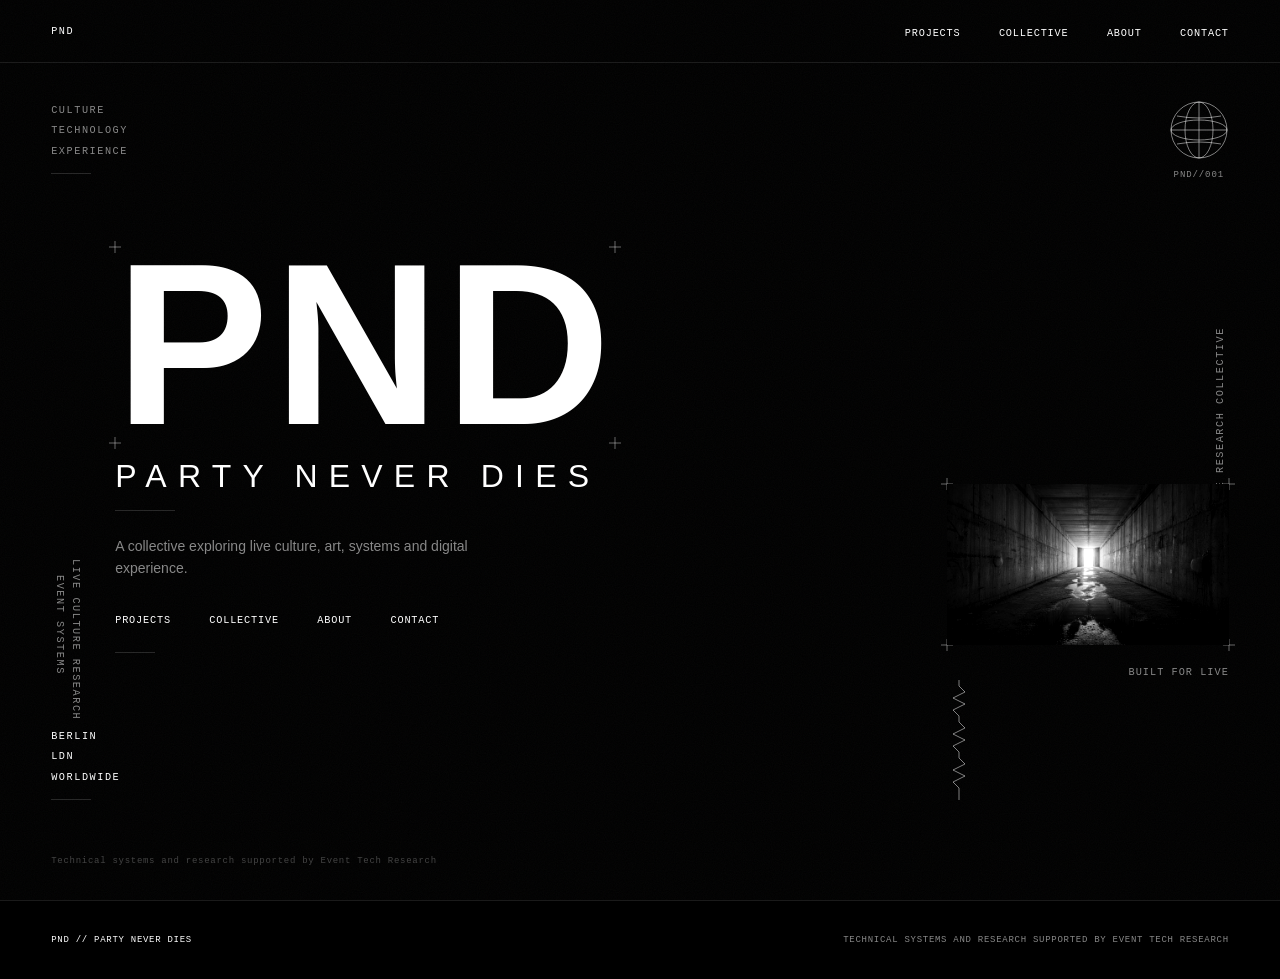
==== index.html @ f6e002d3 "V1 V1 Draft" ====
<!DOCTYPE html>
<html lang="en">
<head>
  <meta charset="UTF-8">
  <meta name="viewport" content="width=device-width, initial-scale=1.0">
  <meta name="description" content="PND — Party Never Dies. A collective exploring live culture, art, systems and digital experience.">
  <meta property="og:title" content="PND — Party Never Dies">
  <meta property="og:description" content="A collective exploring live culture, art, systems and digital experience.">
  <meta property="og:type" content="website">
  <meta property="og:url" content="https://pnd.collective">
  <meta property="og:image" content="assets/img/og-image.png">
  <meta name="twitter:card" content="summary_large_image">
  <meta name="twitter:title" content="PND — Party Never Dies">
  <meta name="twitter:description" content="A collective exploring live culture, art, systems and digital experience.">
  <meta name="twitter:image" content="assets/img/og-image.png">
  <title>PND — Party Never Dies</title>
  <link rel="icon" type="image/png" sizes="32x32" href="assets/img/favicon-32x32.png">
  <link rel="icon" type="image/png" sizes="16x16" href="assets/img/favicon-16x16.png">
  <link rel="stylesheet" href="assets/css/style.css">
</head>
<body>
  <!-- Skip to content -->
  <a href="#main" class="skip-link">Skip to content</a>

  <!-- Background texture -->
  <div class="bg-texture" aria-hidden="true"></div>

  <!-- Site Header / Navigation -->
  <header class="site-header">
    <a href="index.html" class="wordmark">PND</a>
    <nav class="site-nav" aria-label="Main navigation">
      <button class="menu-toggle" aria-label="Toggle menu" aria-expanded="false" aria-controls="mobile-menu">
        <span></span>
        <span></span>
        <span></span>
      </button>
      <ul class="nav-list">
        <li><a href="projects.html">Projects</a></li>
        <li><a href="collective.html">Collective</a></li>
        <li><a href="about.html">About</a></li>
        <li><a href="contact.html">Contact</a></li>
      </ul>
    </nav>
  </header>

  <!-- Mobile Menu Overlay -->
  <div class="mobile-menu" id="mobile-menu" aria-hidden="true">
    <button class="menu-close" aria-label="Close menu">&times;</button>
    <ul>
      <li><a href="projects.html">Projects</a></li>
      <li><a href="collective.html">Collective</a></li>
      <li><a href="about.html">About</a></li>
      <li><a href="contact.html">Contact</a></li>
    </ul>
  </div>

  <!-- Main Content -->
  <main id="main">

    <!-- Hero Section -->
    <section class="hero">

      <!-- Decorative: Top-left labels -->
      <div class="hero__deco deco-labels" aria-hidden="true">
        <span>Culture</span>
        <span>Technology</span>
        <span>Experience</span>
        <span class="hairline hairline--short"></span>
      </div>

      <!-- Decorative: Top-right globe -->
      <div class="hero__deco deco-globe" aria-hidden="true">
        <svg viewBox="0 0 60 60" fill="none" xmlns="http://www.w3.org/2000/svg" aria-hidden="true">
          <circle cx="30" cy="30" r="28" stroke="white" stroke-width="0.5"/>
          <ellipse cx="30" cy="30" rx="14" ry="28" stroke="white" stroke-width="0.5"/>
          <ellipse cx="30" cy="30" rx="28" ry="10" stroke="white" stroke-width="0.5"/>
          <line x1="2" y1="30" x2="58" y2="30" stroke="white" stroke-width="0.5"/>
          <line x1="30" y1="2" x2="30" y2="58" stroke="white" stroke-width="0.5"/>
          <path d="M8 16 Q30 20 52 16" stroke="white" stroke-width="0.5" fill="none"/>
          <path d="M8 44 Q30 40 52 44" stroke="white" stroke-width="0.5" fill="none"/>
        </svg>
        <div class="deco-globe__label">PND//001</div>
      </div>

      <!-- Decorative: Right-edge vertical text -->
      <div class="hero__deco deco-vert deco-vert--right" aria-hidden="true">
        Live Culture Research Collective
      </div>

      <!-- Decorative: Left-edge vertical text -->
      <div class="hero__deco deco-vert deco-vert--left" aria-hidden="true">
        <div>Live Culture Research</div>
        <div style="margin-top: 16px;">Event Systems</div>
      </div>

      <!-- Decorative: Bottom-left locations -->
      <div class="hero__deco deco-locations" aria-hidden="true">
        <span>Berlin</span>
        <span>LDN</span>
        <span>Worldwide</span>
        <span class="hairline hairline--short"></span>
      </div>

      <!-- Decorative: Bottom-right image block -->
      <div class="hero__deco deco-image-block" aria-hidden="true">
        <div>
          <div class="deco-image-block__frame">
            <span class="plus-marker plus-marker--tl"></span>
            <span class="plus-marker plus-marker--tr"></span>
            <span class="plus-marker plus-marker--bl"></span>
            <span class="plus-marker plus-marker--br"></span>
            <img src="assets/img/tunnel.jpg" alt="Industrial tunnel perspective" loading="lazy">
          </div>
          <div class="deco-image-block__caption">Built For Live</div>
        </div>
        <svg class="deco-image-block__waveform" viewBox="0 0 24 120" fill="none" xmlns="http://www.w3.org/2000/svg" aria-hidden="true">
          <polyline points="12,0 12,6 18,12 6,18 18,24 6,30 12,36 12,42 18,48 6,54 18,60 6,66 12,72 12,78 18,84 6,90 18,96 6,102 12,108 12,114 12,120"
            stroke="white" stroke-width="0.5" fill="none" stroke-linecap="round" stroke-linejoin="round"/>
        </svg>
      </div>

      <!-- Main Hero Content -->
      <div class="hero__content">
        <div class="hero__title-block">
          <span class="plus-marker plus-marker--tl"></span>
          <span class="plus-marker plus-marker--tr"></span>
          <span class="plus-marker plus-marker--bl"></span>
          <span class="plus-marker plus-marker--br"></span>
          <h1 class="hero__title">PND</h1>
        </div>
        <p class="hero__subtitle">Party Never Dies</p>
        <span class="hairline hairline--medium hero__subtitle-rule"></span>
        <p class="hero__statement">A collective exploring live culture, art, systems and digital experience.</p>
        <nav class="hero__nav" aria-label="Page navigation">
          <a href="projects.html">Projects</a>
          <a href="collective.html">Collective</a>
          <a href="about.html">About</a>
          <a href="contact.html">Contact</a>
        </nav>
        <span class="hairline hairline--short"></span>
      </div>

      <!-- Credit -->
      <div class="hero__credit">
        Technical systems and research supported by Event Tech Research
      </div>

    </section>

  </main>

  <!-- Footer -->
  <footer class="site-footer">
    <div class="footer-left">PND // Party Never Dies</div>
    <div class="footer-right">
      Technical systems and research supported by
      <a href="https://eventtechresearch.org" target="_blank" rel="noopener noreferrer">Event Tech Research</a>
    </div>
  </footer>

  <script src="assets/js/main.js"></script>
</body>
</html>
---- assets/css/style.css ----
/* ============================================
   PND — Party Never Dies
   Brutalist Design System
   Single-file CSS — no external dependencies
   ============================================ */

/* ── CSS Reset ── */
*,
*::before,
*::after {
  box-sizing: border-box;
  margin: 0;
  padding: 0;
}

html {
  scroll-behavior: smooth;
  -webkit-text-size-adjust: 100%;
}

body {
  min-height: 100vh;
  text-rendering: optimizeSpeed;
  -webkit-font-smoothing: antialiased;
  -moz-osx-font-smoothing: grayscale;
}

img,
picture,
svg {
  display: block;
  max-width: 100%;
}

a {
  text-decoration: none;
  color: inherit;
}

ul,
ol {
  list-style: none;
}

button {
  border: none;
  background: none;
  cursor: pointer;
  font: inherit;
  color: inherit;
}

/* ── CSS Custom Properties ── */
:root {
  /* Colors */
  --color-black: #000000;
  --color-white: #FFFFFF;
  --color-gray-1: #888888;
  --color-gray-2: #444444;
  --color-gray-3: #1A1A1A;

  /* Typography Scale */
  --text-display-xl: clamp(80px, 18vw, 280px);
  --text-display-lg: clamp(32px, 5vw, 64px);
  --text-display-md: clamp(20px, 2.5vw, 32px);
  --text-body-lg: clamp(16px, 1.2vw, 20px);
  --text-body: clamp(14px, 1vw, 16px);
  --text-label: clamp(10px, 0.8vw, 12px);
  --text-label-sm: clamp(9px, 0.65vw, 11px);

  /* Font Families */
  --font-display: Impact, 'Arial Black', 'Helvetica Neue', sans-serif;
  --font-heading: 'Helvetica Neue', Arial, sans-serif;
  --font-body: 'Helvetica Neue', Arial, sans-serif;
  --font-mono: 'Courier New', Courier, monospace;

  /* Spacing */
  --page-padding: clamp(20px, 4vw, 60px);
  --section-gap: clamp(60px, 8vh, 120px);
  --card-padding: clamp(20px, 2vw, 32px);

  /* Borders */
  --border-hairline: 1px solid rgba(255, 255, 255, 0.15);
  --border-card: 1px solid rgba(255, 255, 255, 0.12);
  --border-nav: 1px solid rgba(255, 255, 255, 0.1);
  --border-input: 1px solid rgba(255, 255, 255, 0.25);
}

/* ── Base Styles ── */
body {
  font-family: var(--font-body);
  font-size: var(--text-body);
  line-height: 1.6;
  color: var(--color-white);
  background-color: var(--color-black);
  overflow-x: hidden;
}

/* ── Background Noise Texture ── */
.bg-texture {
  position: fixed;
  inset: 0;
  z-index: -1;
  pointer-events: none;
  opacity: 0.035;
  background-image: url("data:image/svg+xml,%3Csvg viewBox='0 0 256 256' xmlns='http://www.w3.org/2000/svg'%3E%3Cfilter id='noise'%3E%3CfeTurbulence type='fractalNoise' baseFrequency='0.9' numOctaves='4' stitchTiles='stitch'/%3E%3C/filter%3E%3Crect width='100%25' height='100%25' filter='url(%23noise)'/%3E%3C/svg%3E");
  background-repeat: repeat;
  background-size: 256px 256px;
}

/* ── Skip Link ── */
.skip-link {
  position: absolute;
  top: -100%;
  left: var(--page-padding);
  z-index: 1000;
  padding: 8px 16px;
  background: var(--color-white);
  color: var(--color-black);
  font-family: var(--font-mono);
  font-size: var(--text-label);
  text-transform: uppercase;
  letter-spacing: 0.08em;
}

.skip-link:focus {
  top: 12px;
  outline: 2px solid var(--color-white);
  outline-offset: 2px;
}

/* ── Typography Utilities ── */
.font-display {
  font-family: var(--font-display);
}

.font-heading {
  font-family: var(--font-heading);
}

.font-mono {
  font-family: var(--font-mono);
}

.text-gray-1 {
  color: var(--color-gray-1);
}

.text-gray-2 {
  color: var(--color-gray-2);
}

/* ── Layout ── */
.container {
  width: 100%;
  max-width: 1400px;
  margin: 0 auto;
  padding: 0 var(--page-padding);
}

.page-content {
  padding-top: clamp(80px, 12vh, 140px);
  padding-bottom: var(--section-gap);
}

/* ── Header / Navigation ── */
.site-header {
  position: fixed;
  top: 0;
  left: 0;
  right: 0;
  z-index: 100;
  display: flex;
  align-items: center;
  justify-content: space-between;
  padding: 20px var(--page-padding);
  border-bottom: var(--border-nav);
  background: transparent;
}

.wordmark {
  font-family: var(--font-mono);
  font-size: var(--text-label);
  letter-spacing: 0.15em;
  text-transform: uppercase;
  color: var(--color-white);
  transition: color 0.2s ease-out;
}

.wordmark:hover {
  color: var(--color-gray-1);
}

.site-nav {
  display: flex;
  align-items: center;
}

.nav-list {
  display: flex;
  gap: clamp(24px, 3vw, 48px);
}

.nav-list a {
  font-family: var(--font-mono);
  font-size: var(--text-label);
  letter-spacing: 0.08em;
  text-transform: uppercase;
  color: var(--color-white);
  transition: color 0.2s ease-out;
  position: relative;
}

.nav-list a:hover {
  color: var(--color-gray-1);
}

.nav-list a.active {
  color: var(--color-gray-1);
  pointer-events: none;
}

/* Mobile Menu Toggle */
.menu-toggle {
  display: none;
  flex-direction: column;
  gap: 5px;
  width: 28px;
  padding: 4px;
  z-index: 101;
}

.menu-toggle span {
  display: block;
  width: 100%;
  height: 2px;
  background: var(--color-white);
  transition: all 0.3s ease-out;
}

/* Mobile Menu Overlay */
.mobile-menu {
  position: fixed;
  inset: 0;
  z-index: 99;
  background: var(--color-black);
  display: flex;
  flex-direction: column;
  align-items: center;
  justify-content: center;
  gap: 32px;
  opacity: 0;
  visibility: hidden;
  transform: translateY(-100%);
  transition: opacity 0.3s ease-out, transform 0.3s ease-out, visibility 0.3s;
}

.mobile-menu.open {
  opacity: 1;
  visibility: visible;
  transform: translateY(0);
}

.mobile-menu .menu-close {
  position: absolute;
  top: 20px;
  right: var(--page-padding);
  font-size: 32px;
  line-height: 1;
  color: var(--color-white);
  padding: 4px;
}

.mobile-menu ul {
  display: flex;
  flex-direction: column;
  align-items: center;
  gap: 32px;
}

.mobile-menu a {
  font-family: var(--font-mono);
  font-size: var(--text-display-md);
  letter-spacing: 0.08em;
  text-transform: uppercase;
  color: var(--color-white);
  transition: color 0.2s ease-out;
}

.mobile-menu a:hover {
  color: var(--color-gray-1);
}

/* ── Footer ── */
.site-footer {
  border-top: var(--border-nav);
  padding: 32px var(--page-padding);
  display: flex;
  justify-content: space-between;
  align-items: center;
  gap: 16px;
  font-family: var(--font-mono);
  font-size: var(--text-label-sm);
  letter-spacing: 0.08em;
  text-transform: uppercase;
}

.footer-left {
  color: var(--color-white);
}

.footer-right {
  color: var(--color-gray-1);
}

.footer-right a {
  color: var(--color-gray-1);
  transition: color 0.2s ease-out;
}

.footer-right a:hover {
  color: var(--color-white);
}

/* ── Plus Markers ── */
.plus-marker {
  position: absolute;
  width: 12px;
  height: 12px;
  pointer-events: none;
}

.plus-marker::before,
.plus-marker::after {
  content: '';
  position: absolute;
  background: rgba(255, 255, 255, 0.4);
}

.plus-marker::before {
  width: 12px;
  height: 1px;
  top: 50%;
  left: 0;
  transform: translateY(-50%);
}

.plus-marker::after {
  width: 1px;
  height: 12px;
  left: 50%;
  top: 0;
  transform: translateX(-50%);
}

.plus-marker--tl { top: -6px; left: -6px; }
.plus-marker--tr { top: -6px; right: -6px; }
.plus-marker--bl { bottom: -6px; left: -6px; }
.plus-marker--br { bottom: -6px; right: -6px; }

/* ── Hairline Rules ── */
.hairline {
  display: block;
  width: 100%;
  height: 1px;
  background: rgba(255, 255, 255, 0.15);
  border: none;
}

.hairline--short {
  width: 40px;
}

.hairline--medium {
  width: 60px;
}

/* ── Page Title ── */
.page-title {
  font-family: var(--font-heading);
  font-size: var(--text-display-lg);
  font-weight: 700;
  letter-spacing: -0.02em;
  line-height: 1.0;
  color: var(--color-white);
  text-transform: uppercase;
  margin-bottom: 24px;
}

/* ── Section Heading ── */
.section-heading {
  font-family: var(--font-heading);
  font-size: var(--text-display-md);
  font-weight: 400;
  letter-spacing: -0.01em;
  line-height: 1.1;
  color: var(--color-white);
  margin-bottom: 20px;
}

/* ── Status Tags ── */
.status-tag {
  display: inline-block;
  font-family: var(--font-mono);
  font-size: var(--text-label-sm);
  letter-spacing: 0.08em;
  text-transform: uppercase;
  padding: 4px 8px;
  border: 1px solid;
  width: fit-content;
}

.status-tag--active {
  border-color: var(--color-white);
  color: var(--color-white);
}

.status-tag--research {
  border-color: var(--color-gray-1);
  color: var(--color-gray-1);
}

.status-tag--archive {
  border-color: var(--color-gray-2);
  color: var(--color-gray-2);
}

.status-tag--concept {
  border-color: var(--color-gray-2);
  color: var(--color-gray-2);
  border-style: dashed;
}

/* ── Card Grid ── */
.card-grid {
  display: grid;
  grid-template-columns: repeat(2, 1fr);
  gap: 1px;
}

.card-grid--3col {
  grid-template-columns: repeat(3, 1fr);
}

/* ── Card Component ── */
.card {
  background: var(--color-gray-3);
  border: var(--border-card);
  padding: var(--card-padding);
  position: relative;
  transition: border-color 0.15s ease-out, transform 0.15s ease-out;
  display: flex;
  flex-direction: column;
  gap: 12px;
}

.card:hover {
  border-color: rgba(255, 255, 255, 0.3);
  transform: translateX(4px);
}

.card__header {
  display: flex;
  justify-content: space-between;
  align-items: flex-start;
  gap: 12px;
}

.card__category {
  font-family: var(--font-mono);
  font-size: var(--text-label);
  letter-spacing: 0.1em;
  text-transform: uppercase;
  color: var(--color-gray-1);
}

.card__title {
  font-family: var(--font-heading);
  font-size: var(--text-display-md);
  font-weight: 400;
  letter-spacing: -0.01em;
  line-height: 1.1;
  color: var(--color-white);
}

.card__description {
  font-family: var(--font-body);
  font-size: var(--text-body);
  line-height: 1.6;
  color: var(--color-white);
}

.card__link {
  font-family: var(--font-mono);
  font-size: var(--text-label);
  color: var(--color-gray-1);
  margin-top: auto;
  padding-top: 12px;
  transition: color 0.2s ease-out;
  align-self: flex-end;
}

.card:hover .card__link {
  color: var(--color-white);
}

/* ── Member Card Specific ── */
.member-card__role {
  font-family: var(--font-mono);
  font-size: var(--text-label);
  letter-spacing: 0.1em;
  text-transform: uppercase;
  color: var(--color-gray-1);
}

.member-card__links {
  font-family: var(--font-mono);
  font-size: var(--text-label-sm);
  letter-spacing: 0.08em;
  color: var(--color-gray-1);
  margin-top: auto;
  padding-top: 12px;
}

.member-card__links a {
  color: var(--color-gray-1);
  transition: color 0.2s ease-out;
}

.member-card__links a:hover {
  color: var(--color-white);
}

/* ── Link Hover Glitch Effect ── */
.link-glitch {
  position: relative;
  transition: color 0.2s ease-out;
}

.link-glitch:hover {
  color: var(--color-gray-1);
  text-shadow: 2px 0 0 rgba(68, 68, 68, 0.5), -2px 0 0 rgba(68, 68, 68, 0.5);
}

/* ── Focus States ── */
a:focus-visible,
button:focus-visible {
  outline: 1px solid var(--color-white);
  outline-offset: 2px;
}

/* ── Reduced Motion ── */
@media (prefers-reduced-motion: reduce) {
  *,
  *::before,
  *::after {
    animation-duration: 0.01ms !important;
    animation-iteration-count: 1 !important;
    transition-duration: 0.01ms !important;
  }

  html {
    scroll-behavior: auto;
  }
}

/* ═══════════════════════════════════════════
   HOMEPAGE
   ═══════════════════════════════════════════ */

.hero {
  min-height: 100vh;
  min-height: 100dvh;
  display: flex;
  flex-direction: column;
  justify-content: center;
  position: relative;
  padding: 0 var(--page-padding);
  overflow: hidden;
}

.hero__content {
  position: relative;
  z-index: 2;
}

/* Hero Title Block */
.hero__title-block {
  position: relative;
  display: inline-block;
  margin-bottom: 16px;
}

.hero__title {
  font-family: var(--font-display);
  font-size: var(--text-display-xl);
  color: var(--color-white);
  letter-spacing: 0.02em;
  line-height: 0.85;
  text-transform: uppercase;
  /* Grainy texture overlay on text */
  background-image: url("data:image/svg+xml,%3Csvg viewBox='0 0 200 200' xmlns='http://www.w3.org/2000/svg'%3E%3Cfilter id='n'%3E%3CfeTurbulence type='fractalNoise' baseFrequency='0.65' numOctaves='3' stitchTiles='stitch'/%3E%3C/filter%3E%3Crect width='100%25' height='100%25' filter='url(%23n)' opacity='0.15'/%3E%3C/svg%3E");
  background-size: 200px 200px;
  -webkit-background-clip: text;
  background-clip: text;
}

/* Hero Subtitle */
.hero__subtitle {
  font-family: var(--font-heading);
  font-size: var(--text-display-md);
  color: var(--color-white);
  letter-spacing: 0.35em;
  line-height: 1.1;
  text-transform: uppercase;
  font-weight: 400;
  margin-bottom: 16px;
}

.hero__subtitle-rule {
  margin-bottom: 24px;
}

/* Hero Statement */
.hero__statement {
  font-family: var(--font-body);
  font-size: var(--text-body);
  line-height: 1.6;
  color: var(--color-gray-1);
  max-width: 420px;
  margin-bottom: 32px;
}

/* Hero Navigation */
.hero__nav {
  display: flex;
  flex-wrap: wrap;
  gap: clamp(24px, 3vw, 48px);
  margin-bottom: 24px;
}

.hero__nav a {
  font-family: var(--font-mono);
  font-size: var(--text-label);
  letter-spacing: 0.08em;
  text-transform: uppercase;
  color: var(--color-white);
  transition: color 0.2s ease-out;
}

.hero__nav a:hover {
  color: var(--color-gray-1);
}

/* Hero Credit */
.hero__credit {
  position: absolute;
  bottom: 32px;
  left: var(--page-padding);
  font-family: var(--font-mono);
  font-size: var(--text-label-sm);
  letter-spacing: 0.08em;
  color: var(--color-gray-2);
  z-index: 2;
}

/* ── Decorative Elements ── */
.hero__deco {
  display: none;
}

/* Top-left labels */
.deco-labels {
  position: absolute;
  top: 100px;
  left: var(--page-padding);
  z-index: 2;
}

.deco-labels span {
  display: block;
  font-family: var(--font-mono);
  font-size: var(--text-label);
  letter-spacing: 0.15em;
  text-transform: uppercase;
  color: var(--color-gray-1);
  line-height: 2;
}

.deco-labels .hairline {
  margin-top: 12px;
}

/* Globe */
.deco-globe {
  position: absolute;
  top: 100px;
  right: var(--page-padding);
  z-index: 2;
  text-align: center;
}

.deco-globe svg {
  width: 60px;
  height: 60px;
}

.deco-globe__label {
  font-family: var(--font-mono);
  font-size: var(--text-label-sm);
  letter-spacing: 0.1em;
  color: var(--color-gray-1);
  margin-top: 8px;
}

/* Vertical edge text */
.deco-vert {
  position: absolute;
  z-index: 2;
  font-family: var(--font-mono);
  font-size: var(--text-label);
  letter-spacing: 0.15em;
  text-transform: uppercase;
  color: var(--color-gray-1);
  writing-mode: vertical-rl;
  text-orientation: mixed;
}

.deco-vert--right {
  right: var(--page-padding);
  top: 50%;
  transform: translateY(-50%) rotate(180deg);
}

.deco-vert--left {
  left: var(--page-padding);
  bottom: 180px;
}

.deco-vert__markers {
  position: relative;
  display: flex;
  align-items: center;
  gap: 24px;
}

/* Bottom-left locations */
.deco-locations {
  position: absolute;
  bottom: 100px;
  left: var(--page-padding);
  z-index: 2;
}

.deco-locations span {
  display: block;
  font-family: var(--font-mono);
  font-size: var(--text-label);
  letter-spacing: 0.15em;
  text-transform: uppercase;
  color: var(--color-white);
  line-height: 2;
}

.deco-locations .hairline {
  margin-top: 12px;
}

/* Bottom-right image block */
.deco-image-block {
  position: absolute;
  bottom: 100px;
  right: var(--page-padding);
  z-index: 2;
  display: flex;
  align-items: flex-end;
  gap: 16px;
}

.deco-image-block__frame {
  position: relative;
  display: inline-block;
}

.deco-image-block__frame img {
  width: 22vw;
  max-width: 320px;
  min-width: 180px;
  height: auto;
  display: block;
  filter: grayscale(100%) contrast(1.1);
}

.deco-image-block__waveform {
  width: 24px;
  height: 120px;
  flex-shrink: 0;
}

.deco-image-block__caption {
  font-family: var(--font-mono);
  font-size: var(--text-label);
  letter-spacing: 0.1em;
  text-transform: uppercase;
  color: var(--color-gray-1);
  margin-top: 12px;
  text-align: right;
}

/* ═══════════════════════════════════════════
   PROJECTS PAGE
   ═══════════════════════════════════════════ */

.projects-intro {
  margin-bottom: 48px;
}

/* ═══════════════════════════════════════════
   COLLECTIVE PAGE
   ═══════════════════════════════════════════ */

.collective-intro {
  font-family: var(--font-body);
  font-size: var(--text-body-lg);
  line-height: 1.6;
  color: var(--color-white);
  max-width: 600px;
  margin-bottom: var(--section-gap);
}

/* ═══════════════════════════════════════════
   ABOUT PAGE
   ═══════════════════════════════════════════ */

.about-content {
  max-width: 800px;
}

.about-block {
  margin-bottom: 48px;
}

.about-block:last-of-type {
  margin-bottom: 0;
}

.about-block p {
  font-family: var(--font-body);
  font-size: var(--text-body);
  line-height: 1.7;
  color: var(--color-white);
}

.about-block a {
  font-family: var(--font-mono);
  font-size: var(--text-body);
  color: var(--color-gray-1);
  transition: color 0.2s ease-out;
}

.about-block a:hover {
  color: var(--color-white);
}

.about-closing {
  font-family: var(--font-body);
  font-size: var(--text-body-lg);
  color: var(--color-gray-1);
  padding-top: 40px;
  border-top: var(--border-hairline);
  margin-top: 48px;
}

/* ═══════════════════════════════════════════
   CONTACT PAGE
   ═══════════════════════════════════════════ */

.contact-content {
  max-width: 600px;
}

.contact-opening {
  font-family: var(--font-body);
  font-size: var(--text-body-lg);
  line-height: 1.6;
  color: var(--color-white);
  margin-bottom: 48px;
}

.contact-block {
  margin-bottom: 40px;
}

.contact-block:last-child {
  margin-bottom: 0;
}

.contact-label {
  font-family: var(--font-mono);
  font-size: var(--text-label);
  letter-spacing: 0.1em;
  text-transform: uppercase;
  color: var(--color-gray-1);
  margin-bottom: 12px;
}

.contact-value {
  font-family: var(--font-body);
  font-size: var(--text-body-lg);
  color: var(--color-white);
}

.contact-links {
  display: flex;
  flex-direction: column;
  gap: 8px;
}

.contact-links a {
  font-family: var(--font-body);
  font-size: var(--text-body);
  color: var(--color-white);
  transition: color 0.2s ease-out;
}

.contact-links a:hover {
  color: var(--color-gray-1);
}

/* ═══════════════════════════════════════════
   RESPONSIVE
   ═══════════════════════════════════════════ */

/* Tablet */
@media (max-width: 1024px) {
  .card-grid--3col {
    grid-template-columns: repeat(2, 1fr);
  }

  .hero__deco {
    display: none !important;
  }
}

/* Mobile */
@media (max-width: 768px) {
  .menu-toggle {
    display: flex;
  }

  .nav-list {
    display: none;
  }

  .card-grid,
  .card-grid--3col {
    grid-template-columns: 1fr;
  }

  .hero {
    align-items: center;
    text-align: center;
  }

  .hero__title {
    letter-spacing: 0.01em;
  }

  .hero__subtitle {
    letter-spacing: 0.2em;
  }

  .hero__statement {
    margin-left: auto;
    margin-right: auto;
  }

  .hero__nav {
    justify-content: center;
  }

  .hero__credit {
    left: 50%;
    transform: translateX(-50%);
    white-space: nowrap;
    font-size: 9px;
  }

  .hero__deco {
    display: none !important;
  }

  .site-footer {
    flex-direction: column;
    text-align: center;
    gap: 12px;
  }

  .page-title {
    text-align: center;
  }

  .hairline.page-title + .hairline {
    margin: 0 auto;
  }
}

/* Small mobile */
@media (max-width: 480px) {
  .hero__nav {
    display: grid;
    grid-template-columns: repeat(2, 1fr);
    gap: 16px;
    justify-items: center;
  }
}

/* Desktop - show decorative elements */
@media (min-width: 1025px) {
  .hero__deco {
    display: block;
  }

  .hero__content {
    padding-left: 5vw;
  }
}

/* ═══════════════════════════════════════════
   SCREEN READER ONLY
   ═══════════════════════════════════════════ */

.sr-only {
  position: absolute;
  width: 1px;
  height: 1px;
  padding: 0;
  margin: -1px;
  overflow: hidden;
  clip: rect(0, 0, 0, 0);
  white-space: nowrap;
  border: 0;
}


/* ═══════════════════════════════════════════
   FOUNDER PROFILE PAGES
   ═══════════════════════════════════════════ */

.member-card--founder {
  background: #0F0F0F;
  border-color: rgba(255, 255, 255, 0.28);
}

.founder-label,
.profile-kicker,
.back-link {
  font-family: var(--font-mono);
  font-size: var(--text-label);
  letter-spacing: 0.14em;
  text-transform: uppercase;
  color: var(--color-gray-1);
}

.founder-label {
  display: inline-flex;
  width: fit-content;
  border: var(--border-card);
  padding: 5px 8px;
  color: var(--color-white);
}

.back-link {
  display: inline-block;
  margin-bottom: 32px;
  transition: color 0.2s ease-out, transform 0.2s ease-out;
}

.back-link:hover {
  color: var(--color-white);
  transform: translateX(-4px);
}

.profile-page {
  max-width: 1180px;
}

.profile-hero {
  display: grid;
  gap: 18px;
}

.profile-role {
  max-width: 760px;
  font-family: var(--font-mono);
  font-size: var(--text-label);
  letter-spacing: 0.1em;
  text-transform: uppercase;
  color: var(--color-gray-1);
}

.profile-intro {
  max-width: 900px;
  margin: 48px 0;
  font-size: var(--text-body-lg);
  line-height: 1.7;
}

.profile-grid {
  display: grid;
  grid-template-columns: repeat(2, 1fr);
  gap: 1px;
  border-top: var(--border-card);
  border-left: var(--border-card);
}

.profile-block {
  padding: var(--card-padding);
  border-right: var(--border-card);
  border-bottom: var(--border-card);
  background: var(--color-gray-3);
}

.profile-block h2,
.profile-links h2 {
  font-family: var(--font-mono);
  font-size: var(--text-label);
  letter-spacing: 0.12em;
  text-transform: uppercase;
  color: var(--color-gray-1);
  margin-bottom: 14px;
}

.profile-block p {
  line-height: 1.7;
}

.profile-links {
  margin-top: 56px;
  padding-top: 24px;
  border-top: var(--border-hairline);
}

.profile-links div {
  display: flex;
  flex-wrap: wrap;
  gap: 14px;
}

.profile-links a {
  font-family: var(--font-mono);
  font-size: var(--text-label);
  letter-spacing: 0.08em;
  text-transform: uppercase;
  border: var(--border-card);
  padding: 10px 14px;
  color: var(--color-gray-1);
  transition: color 0.2s ease-out, border-color 0.2s ease-out, transform 0.2s ease-out;
}

.profile-links a:hover {
  color: var(--color-white);
  border-color: rgba(255, 255, 255, 0.4);
  transform: translateY(-2px);
}

@media (max-width: 768px) {
  .profile-grid {
    grid-template-columns: 1fr;
  }

  .profile-intro {
    margin: 36px 0;
  }
}


/* PND supplied key-art treatment */
.key-art-panel {
  border: var(--border-card);
  padding: 8px;
  background: #000;
  filter: contrast(1.08) grayscale(1);
}
.key-art-panel img {
  width: 100%;
  height: auto;
  display: block;
}
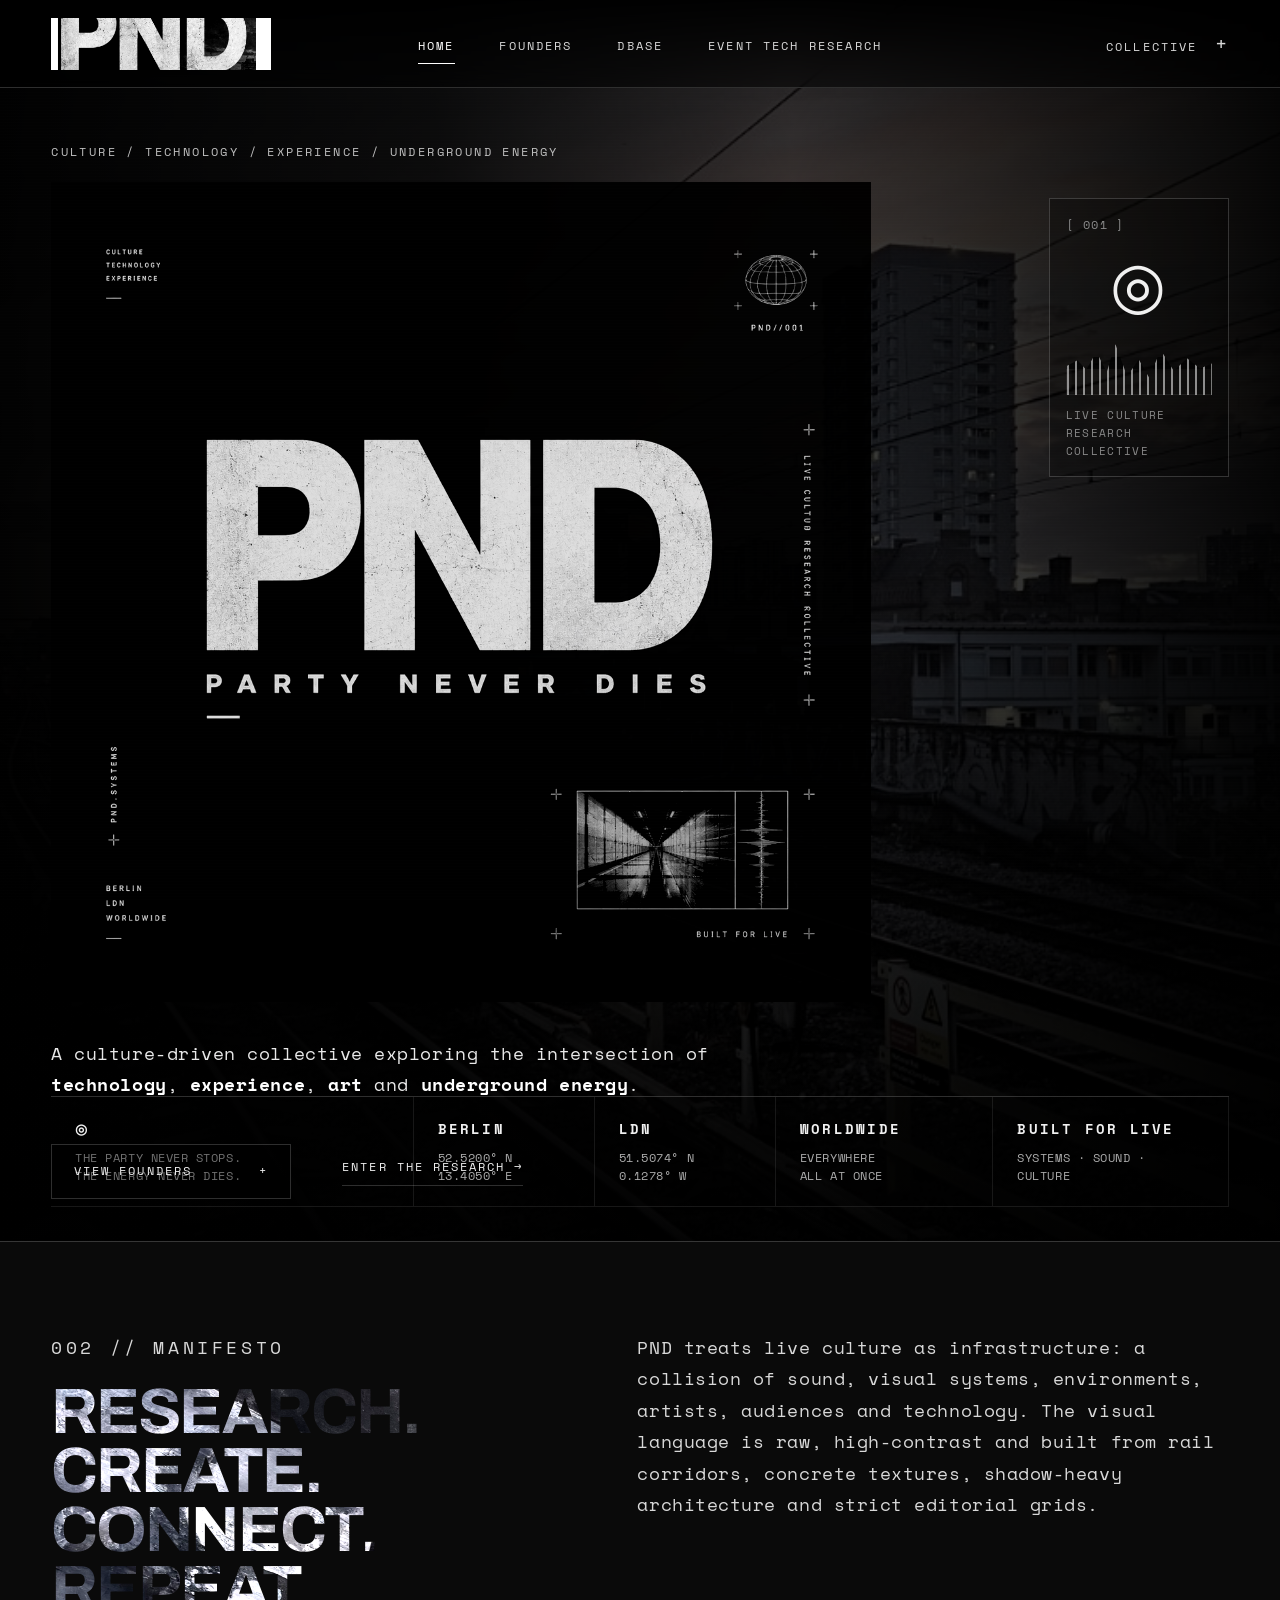
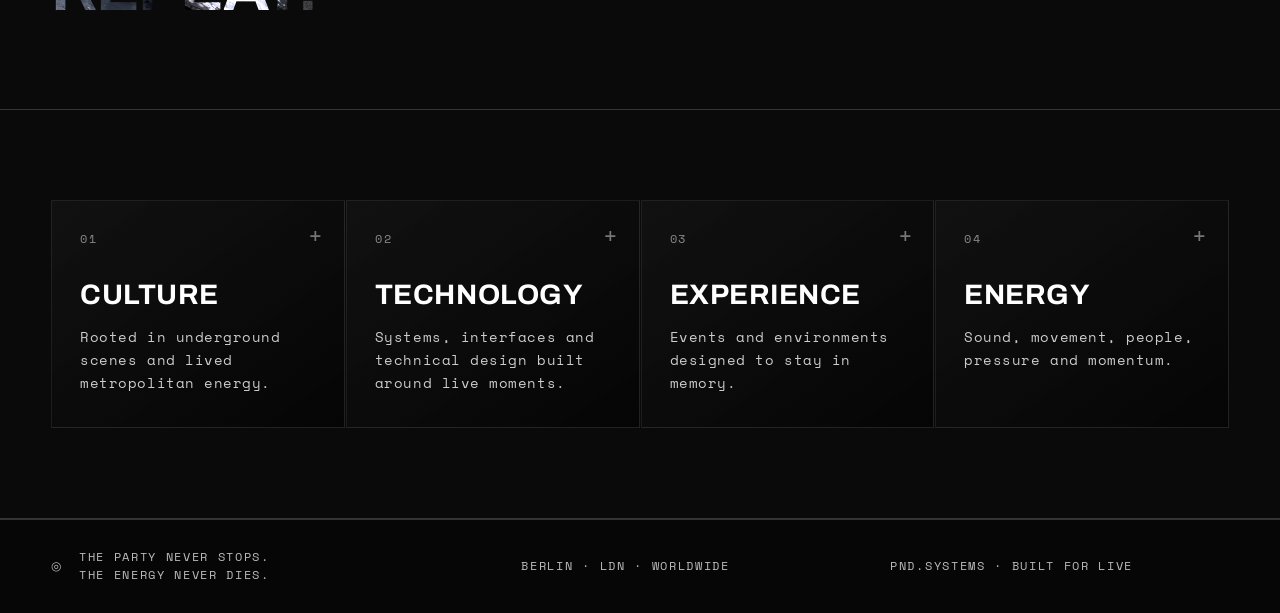
==== commit 8b548d9e: "09 06 26 latest" ====
--- a/index.html
+++ b/index.html
@@ -3,159 +3,132 @@
 <head>
   <meta charset="UTF-8">
   <meta name="viewport" content="width=device-width, initial-scale=1.0">
-  <meta name="description" content="PND — Party Never Dies. A collective exploring live culture, art, systems and digital experience.">
+  <meta name="description" content="Party Never Dies — culture, technology, experience and underground energy.">
   <meta property="og:title" content="PND — Party Never Dies">
-  <meta property="og:description" content="A collective exploring live culture, art, systems and digital experience.">
+  <meta property="og:description" content="Culture, technology, experience and underground energy.">
   <meta property="og:type" content="website">
-  <meta property="og:url" content="https://pnd.collective">
   <meta property="og:image" content="assets/img/og-image.png">
-  <meta name="twitter:card" content="summary_large_image">
-  <meta name="twitter:title" content="PND — Party Never Dies">
-  <meta name="twitter:description" content="A collective exploring live culture, art, systems and digital experience.">
-  <meta name="twitter:image" content="assets/img/og-image.png">
   <title>PND — Party Never Dies</title>
   <link rel="icon" type="image/png" sizes="32x32" href="assets/img/favicon-32x32.png">
-  <link rel="icon" type="image/png" sizes="16x16" href="assets/img/favicon-16x16.png">
-  <link rel="stylesheet" href="assets/css/style.css">
+  <link rel="stylesheet" href="assets/css/pnd.css">
 </head>
 <body>
-  <!-- Skip to content -->
   <a href="#main" class="skip-link">Skip to content</a>
-
-  <!-- Background texture -->
   <div class="bg-texture" aria-hidden="true"></div>
 
-  <!-- Site Header / Navigation -->
   <header class="site-header">
-    <a href="index.html" class="wordmark">PND</a>
+    <a href="index.html" class="brand-lockup" aria-label="PND home">
+      <img class="brand-wordmark" src="assets/img/pnd-locked-wordmark.png" alt="PND — Party Never Dies.">
+    </a>
     <nav class="site-nav" aria-label="Main navigation">
       <button class="menu-toggle" aria-label="Toggle menu" aria-expanded="false" aria-controls="mobile-menu">
-        <span></span>
-        <span></span>
-        <span></span>
+        <span></span><span></span><span></span>
       </button>
       <ul class="nav-list">
-        <li><a href="projects.html">Projects</a></li>
-        <li><a href="collective.html">Collective</a></li>
-        <li><a href="about.html">About</a></li>
-        <li><a href="contact.html">Contact</a></li>
+        <li><a href="index.html">Home</a></li>
+        <li><a href="founders.html">Founders</a></li>
+        <li><a href="dbase.html">Dbase</a></li>
+        <li><a href="event-tech-research.html">Event Tech Research</a></li>
       </ul>
     </nav>
+    <a class="membership" href="founders.html">Collective <span>+</span></a>
   </header>
 
-  <!-- Mobile Menu Overlay -->
   <div class="mobile-menu" id="mobile-menu" aria-hidden="true">
     <button class="menu-close" aria-label="Close menu">&times;</button>
     <ul>
-      <li><a href="projects.html">Projects</a></li>
-      <li><a href="collective.html">Collective</a></li>
-      <li><a href="about.html">About</a></li>
-      <li><a href="contact.html">Contact</a></li>
+      <li><a href="index.html">Home</a></li>
+      <li><a href="founders.html">Founders</a></li>
+      <li><a href="dbase.html">Dbase</a></li>
+      <li><a href="event-tech-research.html">Event Tech Research</a></li>
     </ul>
   </div>
 
-  <!-- Main Content -->
   <main id="main">
 
-    <!-- Hero Section -->
+    <!-- Hero -->
     <section class="hero">
+      <div class="hero-inner">
+        <p class="kicker">Culture / Technology / Experience / Underground Energy</p>
 
-      <!-- Decorative: Top-left labels -->
-      <div class="hero__deco deco-labels" aria-hidden="true">
-        <span>Culture</span>
-        <span>Technology</span>
-        <span>Experience</span>
-        <span class="hairline hairline--short"></span>
+        <div class="hero-keyart" aria-label="PND — Party Never Dies">
+          <img src="assets/img/pnd-key-art.png" alt="PND — Party Never Dies.">
+        </div>
+
+        <p class="lede">
+          A culture-driven collective exploring the intersection of
+          <strong>technology</strong>, <strong>experience</strong>,
+          <strong>art</strong> and <strong>underground energy</strong>.
+        </p>
+
+        <div class="cta-row">
+          <a class="btn" href="founders.html">View founders <span>+</span></a>
+          <a class="text-link" href="event-tech-research.html">Enter the research →</a>
+        </div>
       </div>
 
-      <!-- Decorative: Top-right globe -->
-      <div class="hero__deco deco-globe" aria-hidden="true">
-        <svg viewBox="0 0 60 60" fill="none" xmlns="http://www.w3.org/2000/svg" aria-hidden="true">
-          <circle cx="30" cy="30" r="28" stroke="white" stroke-width="0.5"/>
-          <ellipse cx="30" cy="30" rx="14" ry="28" stroke="white" stroke-width="0.5"/>
-          <ellipse cx="30" cy="30" rx="28" ry="10" stroke="white" stroke-width="0.5"/>
-          <line x1="2" y1="30" x2="58" y2="30" stroke="white" stroke-width="0.5"/>
-          <line x1="30" y1="2" x2="30" y2="58" stroke="white" stroke-width="0.5"/>
-          <path d="M8 16 Q30 20 52 16" stroke="white" stroke-width="0.5" fill="none"/>
-          <path d="M8 44 Q30 40 52 44" stroke="white" stroke-width="0.5" fill="none"/>
-        </svg>
-        <div class="deco-globe__label">PND//001</div>
+      <aside class="side-code" aria-hidden="true">
+        <span>[ 001 ]</span>
+        <div class="globe">◎</div>
+        <div class="wave"></div>
+        <small style="display:block;text-transform:uppercase;letter-spacing:.12em;font-size:11px;color:#888;margin-top:12px;line-height:1.6">
+          LIVE CULTURE<br>RESEARCH<br>COLLECTIVE
+        </small>
+      </aside>
+
+      <div class="bottom-grid" aria-hidden="true">
+        <div><b>◎</b><span>The party never stops.<br>The energy never dies.</span></div>
+        <div><b>Berlin</b><span>52.5200° N<br>13.4050° E</span></div>
+        <div><b>LDN</b><span>51.5074° N<br>0.1278° W</span></div>
+        <div><b>Worldwide</b><span>Everywhere<br>All at once</span></div>
+        <div><b>Built for live</b><span>Systems · Sound · Culture</span></div>
       </div>
+    </section>
 
-      <!-- Decorative: Right-edge vertical text -->
-      <div class="hero__deco deco-vert deco-vert--right" aria-hidden="true">
-        Live Culture Research Collective
+    <!-- Manifesto -->
+    <section class="section split">
+      <div>
+        <p class="kicker">002 // Manifesto</p>
+        <h1 class="display-title">Research.<br>Create.<br>Connect.<br>Repeat.</h1>
       </div>
+      <p>
+        PND treats live culture as infrastructure: a collision of sound,
+        visual systems, environments, artists, audiences and technology.
+        The visual language is raw, high-contrast and built from rail corridors,
+        concrete textures, shadow-heavy architecture and strict editorial grids.
+      </p>
+    </section>
 
-      <!-- Decorative: Left-edge vertical text -->
-      <div class="hero__deco deco-vert deco-vert--left" aria-hidden="true">
-        <div>Live Culture Research</div>
-        <div style="margin-top: 16px;">Event Systems</div>
-      </div>
-
-      <!-- Decorative: Bottom-left locations -->
-      <div class="hero__deco deco-locations" aria-hidden="true">
-        <span>Berlin</span>
-        <span>LDN</span>
-        <span>Worldwide</span>
-        <span class="hairline hairline--short"></span>
-      </div>
-
-      <!-- Decorative: Bottom-right image block -->
-      <div class="hero__deco deco-image-block" aria-hidden="true">
-        <div>
-          <div class="deco-image-block__frame">
-            <span class="plus-marker plus-marker--tl"></span>
-            <span class="plus-marker plus-marker--tr"></span>
-            <span class="plus-marker plus-marker--bl"></span>
-            <span class="plus-marker plus-marker--br"></span>
-            <img src="assets/img/tunnel.jpg" alt="Industrial tunnel perspective" loading="lazy">
-          </div>
-          <div class="deco-image-block__caption">Built For Live</div>
-        </div>
-        <svg class="deco-image-block__waveform" viewBox="0 0 24 120" fill="none" xmlns="http://www.w3.org/2000/svg" aria-hidden="true">
-          <polyline points="12,0 12,6 18,12 6,18 18,24 6,30 12,36 12,42 18,48 6,54 18,60 6,66 12,72 12,78 18,84 6,90 18,96 6,102 12,108 12,114 12,120"
-            stroke="white" stroke-width="0.5" fill="none" stroke-linecap="round" stroke-linejoin="round"/>
-        </svg>
-      </div>
-
-      <!-- Main Hero Content -->
-      <div class="hero__content">
-        <div class="hero__title-block">
-          <span class="plus-marker plus-marker--tl"></span>
-          <span class="plus-marker plus-marker--tr"></span>
-          <span class="plus-marker plus-marker--bl"></span>
-          <span class="plus-marker plus-marker--br"></span>
-          <h1 class="hero__title">PND</h1>
-        </div>
-        <p class="hero__subtitle">Party Never Dies</p>
-        <span class="hairline hairline--medium hero__subtitle-rule"></span>
-        <p class="hero__statement">A collective exploring live culture, art, systems and digital experience.</p>
-        <nav class="hero__nav" aria-label="Page navigation">
-          <a href="projects.html">Projects</a>
-          <a href="collective.html">Collective</a>
-          <a href="about.html">About</a>
-          <a href="contact.html">Contact</a>
-        </nav>
-        <span class="hairline hairline--short"></span>
-      </div>
-
-      <!-- Credit -->
-      <div class="hero__credit">
-        Technical systems and research supported by Event Tech Research
-      </div>
-
+    <!-- Pillars -->
+    <section class="section cards" aria-label="Core pillars">
+      <article class="card">
+        <span>01</span>
+        <h2>Culture</h2>
+        <p>Rooted in underground scenes and lived metropolitan energy.</p>
+      </article>
+      <article class="card">
+        <span>02</span>
+        <h2>Technology</h2>
+        <p>Systems, interfaces and technical design built around live moments.</p>
+      </article>
+      <article class="card">
+        <span>03</span>
+        <h2>Experience</h2>
+        <p>Events and environments designed to stay in memory.</p>
+      </article>
+      <article class="card">
+        <span>04</span>
+        <h2>Energy</h2>
+        <p>Sound, movement, people, pressure and momentum.</p>
+      </article>
     </section>
 
   </main>
 
-  <!-- Footer -->
-  <footer class="site-footer">
-    <div class="footer-left">PND // Party Never Dies</div>
-    <div class="footer-right">
-      Technical systems and research supported by
-      <a href="https://eventtechresearch.org" target="_blank" rel="noopener noreferrer">Event Tech Research</a>
-    </div>
+  <footer class="footer">
+    <div class="footer-mark">◎ <span>THE PARTY NEVER STOPS.<br>THE ENERGY NEVER DIES.</span></div>
+    <div>BERLIN · LDN · WORLDWIDE</div>
+    <div>PND.SYSTEMS · BUILT FOR LIVE</div>
   </footer>
 
   <script src="assets/js/main.js"></script>
--- a/assets/css/pnd.css
+++ b/assets/css/pnd.css
@@ -0,0 +1,519 @@
+/* ============================================================
+   PND — Party Never Dies  |  Design System v2 (Readability+)
+   ============================================================ */
+
+@import url("https://fonts.googleapis.com/css2?family=Archivo:wght@700;900&family=Space+Mono:wght@400;700&display=swap");
+
+:root {
+  /* Palette */
+  --bg:        #0a0a0a;
+  --ink:       #f0f0f0;
+  --ink-dim:   #c8c8c8;
+  --muted:     #8a8a8a;
+  --dim:       #555;
+  --line:      rgba(255,255,255,.18);
+  --line-2:    rgba(255,255,255,.09);
+  --panel:     rgba(0,0,0,.62);
+
+  /* Type */
+  --display: "Archivo", Impact, "Arial Narrow Bold", sans-serif;
+  --mono:    "Space Mono", "Courier New", Courier, monospace;
+
+  /* Scale — all readable minimum sizes */
+  --text-xs:   12px;
+  --text-sm:   14px;
+  --text-base: 18px;   /* body copy: was ~16, now 18 */
+  --text-md:   20px;
+  --text-lg:   24px;
+
+  /* Spacing */
+  --pad: clamp(24px, 4vw, 72px);
+  --header-h: 88px;
+}
+
+/* ── Reset ─────────────────────────────────────────────────── */
+*, *::before, *::after { box-sizing: border-box; margin: 0; padding: 0; }
+html { scroll-behavior: smooth; -webkit-text-size-adjust: 100%; }
+body {
+  min-height: 100vh;
+  background: var(--bg);
+  color: var(--ink);
+  font-family: var(--mono);
+  font-size: var(--text-base);
+  line-height: 1.7;
+  letter-spacing: .03em;
+  overflow-x: hidden;
+  text-rendering: optimizeLegibility;
+  -webkit-font-smoothing: antialiased;
+}
+a    { color: inherit; text-decoration: none; }
+ul   { list-style: none; }
+img  { display: block; max-width: 100%; }
+button, input, textarea { font: inherit; color: inherit; }
+
+/* ── Skip link ─────────────────────────────────────────────── */
+.skip-link {
+  position: absolute; top: -100px; left: 20px;
+  background: #fff; color: #000; z-index: 1000;
+  padding: 10px 18px; font-size: var(--text-sm);
+}
+.skip-link:focus { top: 20px; }
+
+/* ── Background layers ─────────────────────────────────────── */
+.bg-texture {
+  position: fixed; inset: 0; z-index: -4; pointer-events: none;
+  background: url('../img/texture-concrete-void.jpg') center / cover no-repeat;
+  filter: grayscale(1) contrast(1.3) brightness(.6);
+  opacity: .18; mix-blend-mode: screen;
+}
+body::before {
+  content: "";
+  position: fixed; inset: 0; z-index: -3; pointer-events: none;
+  background:
+    linear-gradient(90deg, rgba(0,0,0,.98) 0%, rgba(0,0,0,.80) 34%, rgba(0,0,0,.38) 62%, rgba(0,0,0,.95) 100%),
+    url('../img/texture-shadow-architecture.jpg') center / cover no-repeat;
+  background-blend-mode: normal, screen;
+  opacity: .90;
+}
+body::after {
+  content: "";
+  position: fixed; inset: 0; z-index: 20; pointer-events: none;
+  background: repeating-linear-gradient(0deg, rgba(255,255,255,.01) 0 1px, transparent 1px 3px);
+  opacity: .15; mix-blend-mode: screen;
+}
+
+/* ── Header ────────────────────────────────────────────────── */
+.site-header {
+  position: fixed; top: 0; left: 0; right: 0; z-index: 50;
+  height: var(--header-h);
+  display: grid;
+  grid-template-columns: 240px 1fr 220px;
+  align-items: center;
+  padding: 0 var(--pad);
+  border-bottom: 1px solid var(--line);
+  background: linear-gradient(180deg, rgba(0,0,0,.95), rgba(0,0,0,.55));
+  backdrop-filter: blur(12px);
+}
+.brand-lockup {
+  display: flex; align-items: center; gap: 0;
+  width: min(220px, 40vw);
+}
+.brand-wordmark {
+  width: 100%; max-width: 220px; height: 52px;
+  object-fit: cover; object-position: left center;
+  mix-blend-mode: screen;
+  filter: grayscale(1) contrast(1.1) brightness(1.0);
+}
+.nav-list {
+  display: flex; justify-content: center;
+  gap: clamp(20px, 3.5vw, 60px);
+}
+.nav-list a,
+.membership {
+  font-size: var(--text-xs);
+  text-transform: uppercase;
+  letter-spacing: .18em;
+  color: #d8d8d8;
+  position: relative;
+  transition: color .15s;
+}
+.nav-list a:hover,
+.membership:hover,
+.nav-list a.active { color: #fff; }
+.nav-list a.active::after {
+  content: "";
+  position: absolute; left: 0; right: 0; bottom: -10px;
+  height: 1px; background: #fff;
+}
+.membership { text-align: right; }
+.membership span { font-size: 20px; margin-left: 8px; }
+
+/* Mobile nav */
+.menu-toggle, .menu-close {
+  display: none; background: none; border: 0; cursor: pointer;
+}
+.menu-toggle { flex-direction: column; gap: 5px; }
+.menu-toggle span { display: block; width: 28px; height: 2px; background: #fff; }
+.menu-close { position: absolute; top: 22px; right: 22px; font-size: 40px; }
+.mobile-menu {
+  position: fixed; inset: 0; background: #000; z-index: 80;
+  display: flex; align-items: center; justify-content: center;
+  opacity: 0; visibility: hidden; transform: translateY(-100%);
+  transition: .28s;
+}
+.mobile-menu.open { opacity: 1; visibility: visible; transform: none; }
+.mobile-menu ul { display: grid; gap: 32px; text-align: center; }
+.mobile-menu a { text-transform: uppercase; font-size: 26px; letter-spacing: .12em; }
+
+/* ── Kicker / label ────────────────────────────────────────── */
+.kicker {
+  font-size: var(--text-xs);
+  text-transform: uppercase;
+  letter-spacing: .2em;
+  color: #c0c0c0;
+  margin-bottom: 20px;
+}
+
+/* ── Hero ──────────────────────────────────────────────────── */
+.hero {
+  position: relative;
+  min-height: 100vh;
+  padding: calc(var(--header-h) + 54px) var(--pad) 42px;
+  display: flex; align-items: center;
+  overflow: hidden;
+  border-bottom: 1px solid var(--line);
+}
+.hero::before {
+  content: "";
+  position: absolute; inset: 0; z-index: -2;
+  background: url('../img/urban-rail-dusk.jpg') center / cover no-repeat;
+  filter: grayscale(.4) contrast(1.2) brightness(.45) saturate(.6);
+}
+.hero::after {
+  content: "";
+  position: absolute; inset: 0; z-index: -1;
+  background:
+    linear-gradient(90deg, rgba(0,0,0,.98), rgba(0,0,0,.80) 34%, rgba(0,0,0,.25) 62%, rgba(0,0,0,.92)),
+    linear-gradient(0deg, rgba(0,0,0,.92), transparent 52%, rgba(0,0,0,.4));
+}
+.hero-inner {
+  width: min(980px, 76vw);
+  position: relative; z-index: 2;
+}
+
+/* Hero key art — blended directly, no card / no white bg */
+.hero-keyart {
+  width: min(820px, 100%);
+  margin-bottom: 36px;
+}
+.hero-keyart img {
+  width: 100%; height: auto; display: block;
+  mix-blend-mode: screen;
+  filter: grayscale(1) contrast(1.12) brightness(.90);
+  opacity: .96;
+}
+
+/* Lede */
+.lede {
+  font-size: var(--text-base);
+  max-width: 740px;
+  color: #e8e8e8;
+  line-height: 1.72;
+  margin-top: 26px;
+}
+.lede strong { color: #fff; font-weight: 700; }
+
+/* CTA row */
+.cta-row {
+  display: flex; gap: clamp(24px, 4vw, 60px);
+  align-items: center; flex-wrap: wrap;
+  margin-top: 44px;
+}
+.btn {
+  display: inline-flex; align-items: center;
+  justify-content: space-between; gap: 28px;
+  border: 1px solid var(--line);
+  min-width: 240px; padding: 16px 22px;
+  text-transform: uppercase;
+  font-size: var(--text-xs); letter-spacing: .17em;
+  background: rgba(0,0,0,.34);
+  transition: background .18s, color .18s;
+}
+.btn:hover { background: #fff; color: #000; }
+.text-link {
+  display: inline-block;
+  border-bottom: 1px solid var(--line);
+  padding-bottom: 8px;
+  text-transform: uppercase;
+  font-size: var(--text-xs); letter-spacing: .17em;
+  transition: border-color .15s;
+}
+.text-link:hover { border-color: #fff; }
+
+/* Side code widget */
+.side-code {
+  position: absolute; right: var(--pad); top: 22vh;
+  width: 180px;
+  border: 1px solid var(--line);
+  padding: 16px;
+  background: rgba(0,0,0,.32);
+  text-transform: uppercase;
+  font-size: var(--text-xs); letter-spacing: .12em;
+}
+.side-code span { display: block; color: var(--muted); margin-bottom: 4px; }
+.side-code .globe { font-size: 64px; text-align: center; line-height: 1; margin: 16px 0; }
+
+/* Waveform */
+.wave {
+  height: 64px;
+  border: 1px solid var(--line-2);
+  background:
+    repeating-linear-gradient(90deg, rgba(255,255,255,.65) 0 2px, transparent 2px 8px),
+    linear-gradient(180deg, transparent 0 40%, rgba(0,0,0,.9) 40% 60%, transparent 60%);
+  clip-path: polygon(0 55%,8% 45%,14% 60%,21% 32%,28% 64%,34% 20%,42% 70%,50% 44%,57% 72%,65% 29%,74% 62%,83% 42%,92% 58%,100% 50%,100% 100%,0 100%);
+  opacity: .82;
+}
+
+/* Bottom stats grid */
+.bottom-grid {
+  position: absolute; left: var(--pad); right: var(--pad); bottom: 34px;
+  display: grid; grid-template-columns: 2fr 1fr 1fr 1.2fr 1.3fr;
+  border-top: 1px solid var(--line);
+  border-bottom: 1px solid var(--line-2);
+  background: rgba(0,0,0,.38);
+}
+.bottom-grid > div {
+  padding: 20px 24px;
+  border-right: 1px solid var(--line-2);
+  min-height: 82px;
+}
+.bottom-grid b {
+  display: block;
+  text-transform: uppercase; letter-spacing: .16em;
+  margin-bottom: 8px; font-weight: 700;
+  font-size: var(--text-sm);
+}
+.bottom-grid span {
+  display: block; color: #aaa;
+  font-size: var(--text-xs); text-transform: uppercase;
+  line-height: 1.55;
+}
+
+/* ── Sections ──────────────────────────────────────────────── */
+.section {
+  padding: clamp(72px, 10vh, 130px) var(--pad);
+  border-bottom: 1px solid var(--line);
+}
+.section p {
+  font-size: var(--text-base);
+  color: #d8d8d8;
+  line-height: 1.75;
+  max-width: 680px;
+}
+.split {
+  display: grid;
+  grid-template-columns: .9fr 1.1fr;
+  gap: 8vw;
+  align-items: start;
+}
+
+/* Display titles */
+.display-title {
+  font-family: var(--display);
+  font-size: clamp(40px, 5vw, 80px);
+  line-height: .92;
+  letter-spacing: -.03em;
+  text-transform: uppercase;
+  color: transparent;
+  background: url('../img/texture-slab.jpg') center / cover;
+  -webkit-background-clip: text;
+  background-clip: text;
+  filter: brightness(1.14) contrast(1.18);
+  overflow-wrap: break-word;
+}
+
+/* ── Cards ─────────────────────────────────────────────────── */
+.cards {
+  display: grid;
+  grid-template-columns: repeat(4, 1fr);
+  gap: 1px;
+}
+.card {
+  position: relative;
+  min-height: 200px; padding: 28px 28px 32px;
+  border: 1px solid var(--line-2);
+  background: linear-gradient(145deg, rgba(255,255,255,.03), rgba(0,0,0,.46));
+  overflow: visible;
+}
+.card::before {
+  content: "+";
+  position: absolute; right: 20px; top: 14px;
+  color: #777; font-size: 24px;
+}
+.card span {
+  display: block; color: #888;
+  text-transform: uppercase; font-size: var(--text-xs); letter-spacing: .16em;
+  margin-bottom: 32px;
+}
+.card h2, .card h3 {
+  font-family: var(--display);
+  font-size: clamp(22px, 2.2vw, 38px);
+  line-height: 1.0;
+  text-transform: uppercase;
+  color: #fff;
+  margin-bottom: 16px;
+  word-break: break-word;
+}
+.card p {
+  font-size: var(--text-sm);
+  color: #ccc;
+  line-height: 1.65;
+}
+
+/* ── Profile grid (founders page) ─────────────────────────── */
+.profile-grid {
+  display: grid;
+  grid-template-columns: repeat(2, 1fr);
+  gap: 1px;
+}
+.profile-card {
+  min-height: 520px; border: 1px solid var(--line);
+  background: rgba(0,0,0,.44);
+  display: grid; grid-template-rows: 260px 1fr;
+}
+.profile-image {
+  background: url('../img/texture-concrete-void.jpg') center / cover no-repeat;
+  filter: grayscale(1) contrast(1.2);
+  position: relative;
+}
+.profile-card:nth-child(2) .profile-image {
+  background-image: url('../img/urban-rail-dusk.jpg');
+}
+.profile-content { padding: 36px; }
+.profile-content h2 {
+  font-family: var(--display);
+  font-size: clamp(36px, 4vw, 64px);
+  line-height: .92;
+  letter-spacing: -.03em;
+  text-transform: uppercase;
+  color: transparent;
+  background: url('../img/texture-slab.jpg') center / cover;
+  -webkit-background-clip: text; background-clip: text;
+  margin-bottom: 16px;
+  overflow-wrap: break-word;
+}
+.profile-content p {
+  font-size: var(--text-sm);
+  color: #d0d0d0;
+  line-height: 1.72;
+  max-width: 100%;
+}
+
+/* ── Profile hero (individual pages) ──────────────────────── */
+.profile-hero {
+  padding-top: calc(var(--header-h) + 56px);
+  min-height: 76vh;
+  display: grid;
+  grid-template-columns: minmax(0, 1fr) minmax(270px, 420px);
+  gap: 7vw;
+  align-items: center;
+}
+.profile-hero h1.display-title { margin-bottom: 24px; }
+.profile-hero > div > p {
+  font-size: var(--text-base);
+  color: #d8d8d8;
+  line-height: 1.76;
+  max-width: 640px;
+  margin-top: 0;
+}
+
+/* Readout panel */
+.readout {
+  border: 1px solid var(--line); padding: 28px;
+  min-height: 440px;
+  background:
+    linear-gradient(180deg, rgba(0,0,0,.54), rgba(0,0,0,.92)),
+    url('../img/texture-shadow-architecture.jpg') center / cover no-repeat;
+  display: flex; flex-direction: column; justify-content: space-between;
+  position: relative;
+}
+.readout::before, .readout::after {
+  content: "+";
+  position: absolute; color: rgba(255,255,255,.5); font-size: 22px;
+}
+.readout::before { top: -13px; left: -10px; }
+.readout::after  { right: -10px; bottom: -13px; }
+.readout dl { border-top: 1px solid var(--line); margin-top: 20px; }
+.readout dl div {
+  display: grid; grid-template-columns: 110px 1fr; gap: 16px;
+  padding: 16px 0; border-bottom: 1px solid var(--line-2);
+  text-transform: uppercase; font-size: var(--text-xs); letter-spacing: .12em;
+}
+.readout dt { color: #fff; font-weight: 700; }
+.readout dd { color: #c8c8c8; }
+
+/* ── Meta / tag ────────────────────────────────────────────── */
+.meta {
+  font-size: var(--text-xs); text-transform: uppercase;
+  letter-spacing: .17em; color: #999;
+  margin-bottom: 20px;
+}
+
+/* ── List rows ─────────────────────────────────────────────── */
+.list-row {
+  display: grid;
+  grid-template-columns: 160px minmax(200px, 320px) 1fr;
+  gap: 28px; padding: 28px 0;
+  border-bottom: 1px solid var(--line-2);
+}
+.list-row span {
+  font-size: var(--text-xs); text-transform: uppercase;
+  color: #888; letter-spacing: .12em; padding-top: 6px;
+}
+.list-row h3 {
+  font-family: var(--display);
+  font-size: clamp(22px, 2.4vw, 40px);
+  line-height: 1.0;
+  text-transform: uppercase;
+  color: #fff;
+  overflow-wrap: break-word;
+}
+.list-row p {
+  font-size: var(--text-sm);
+  color: #ccc; line-height: 1.68;
+}
+
+/* ── Footer ────────────────────────────────────────────────── */
+.footer {
+  display: grid;
+  grid-template-columns: 1.3fr 1fr 1fr;
+  gap: 30px; align-items: center;
+  padding: 28px var(--pad);
+  border-top: 1px solid var(--line);
+  text-transform: uppercase;
+  font-size: var(--text-xs); letter-spacing: .14em;
+  color: #bbb;
+  background: #060606;
+}
+.footer-mark {
+  display: flex; gap: 16px; align-items: center;
+  font-size: var(--text-xs); line-height: 1.55;
+}
+
+/* ── Responsive ────────────────────────────────────────────── */
+@media (max-width: 980px) {
+  .site-header {
+    grid-template-columns: 1fr auto;
+    height: 74px;
+  }
+  .membership, .nav-list { display: none; }
+  .menu-toggle { display: flex; }
+  .menu-close  { display: block; }
+
+  .hero { min-height: auto; display: block; }
+  .hero-inner { width: 100%; padding-top: 56px; }
+  .side-code  { display: none; }
+  .bottom-grid {
+    position: relative; left: auto; right: auto; bottom: auto;
+    margin-top: 48px;
+    grid-template-columns: 1fr 1fr;
+  }
+  .split, .profile-grid, .profile-hero { grid-template-columns: 1fr; }
+  .profile-hero { min-height: auto; gap: 48px; }
+  .cards   { grid-template-columns: 1fr 1fr; }
+  .footer  { grid-template-columns: 1fr; }
+  .list-row { grid-template-columns: 1fr; gap: 10px; }
+}
+
+@media (max-width: 620px) {
+  :root { --pad: 22px; }
+  .brand-lockup { width: 148px; }
+  .brand-wordmark { height: 38px; border-radius: 8px; }
+  .pnd-card--locked { border-radius: 18px; }
+  .pnd-card--locked img { border-radius: 18px; }
+  .bottom-grid, .cards { grid-template-columns: 1fr; }
+  .bottom-grid > div  { padding: 16px; }
+  .display-title { font-size: clamp(32px, 10vw, 56px); }
+  .btn { min-width: 100%; }
+  .lede { font-size: var(--text-base); }
+}
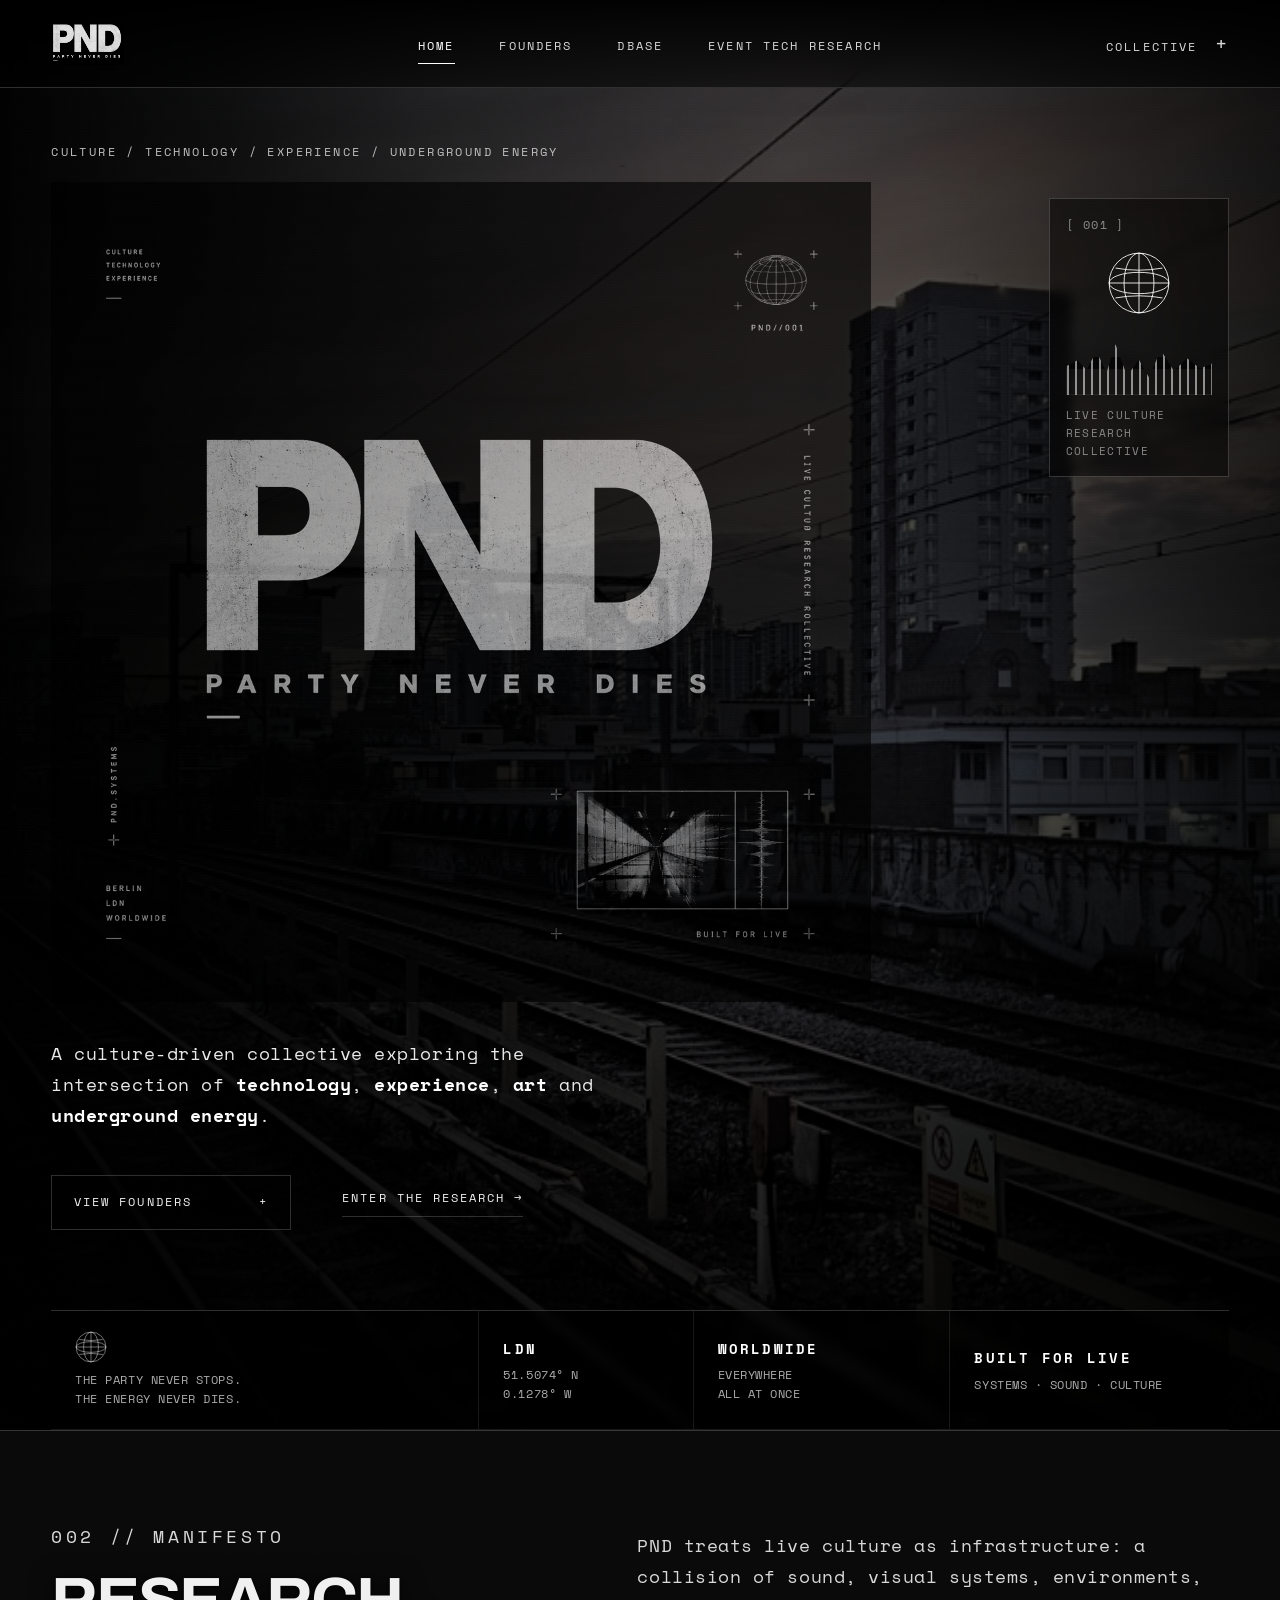
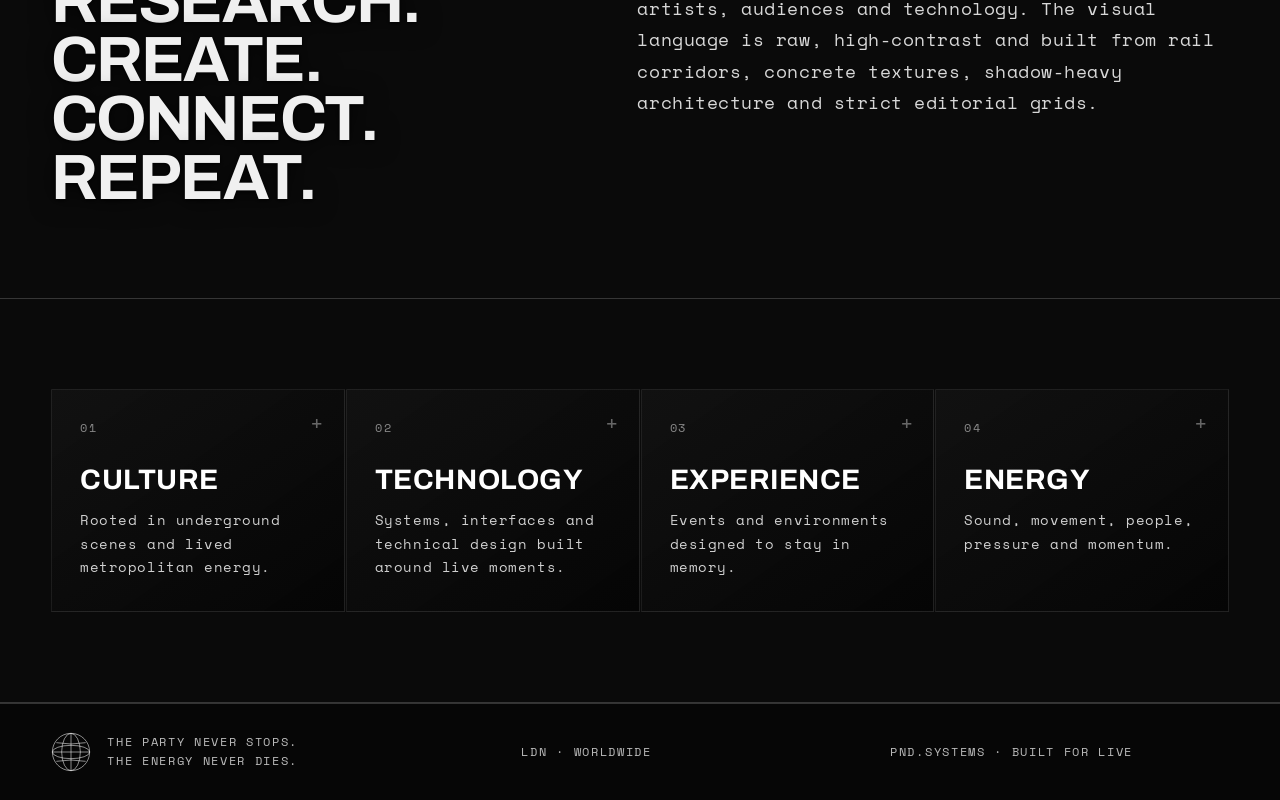
==== commit 1cd901cb: "Updated Site Founders Only" ====
--- a/index.html
+++ b/index.html
@@ -10,6 +10,7 @@
   <meta property="og:image" content="assets/img/og-image.png">
   <title>PND — Party Never Dies</title>
   <link rel="icon" type="image/png" sizes="32x32" href="assets/img/favicon-32x32.png">
+  <link rel="icon" type="image/png" sizes="16x16" href="assets/img/favicon-16x16.png">
   <link rel="stylesheet" href="assets/css/pnd.css">
 </head>
 <body>
@@ -69,7 +70,7 @@
 
       <aside class="side-code" aria-hidden="true">
         <span>[ 001 ]</span>
-        <div class="globe">◎</div>
+        <svg class="globe-wire" viewBox="0 0 60 60" fill="none" aria-hidden="true"><circle cx="30" cy="30" r="28" stroke="currentColor" stroke-width="0.8"></circle><ellipse cx="30" cy="30" rx="14" ry="28" stroke="currentColor" stroke-width="0.8"></ellipse><ellipse cx="30" cy="30" rx="28" ry="10" stroke="currentColor" stroke-width="0.8"></ellipse><line x1="2" y1="30" x2="58" y2="30" stroke="currentColor" stroke-width="0.8"></line><line x1="30" y1="2" x2="30" y2="58" stroke="currentColor" stroke-width="0.8"></line><path d="M8 16 Q30 20 52 16" stroke="currentColor" stroke-width="0.8" fill="none"></path><path d="M8 44 Q30 40 52 44" stroke="currentColor" stroke-width="0.8" fill="none"></path></svg>
         <div class="wave"></div>
         <small style="display:block;text-transform:uppercase;letter-spacing:.12em;font-size:11px;color:#888;margin-top:12px;line-height:1.6">
           LIVE CULTURE<br>RESEARCH<br>COLLECTIVE
@@ -77,8 +78,10 @@
       </aside>
 
       <div class="bottom-grid" aria-hidden="true">
-        <div><b>◎</b><span>The party never stops.<br>The energy never dies.</span></div>
-        <div><b>Berlin</b><span>52.5200° N<br>13.4050° E</span></div>
+        <div>
+          <svg class="globe-wire" viewBox="0 0 60 60" fill="none" aria-hidden="true"><circle cx="30" cy="30" r="28" stroke="currentColor" stroke-width="0.8"></circle><ellipse cx="30" cy="30" rx="14" ry="28" stroke="currentColor" stroke-width="0.8"></ellipse><ellipse cx="30" cy="30" rx="28" ry="10" stroke="currentColor" stroke-width="0.8"></ellipse><line x1="2" y1="30" x2="58" y2="30" stroke="currentColor" stroke-width="0.8"></line><line x1="30" y1="2" x2="30" y2="58" stroke="currentColor" stroke-width="0.8"></line><path d="M8 16 Q30 20 52 16" stroke="currentColor" stroke-width="0.8" fill="none"></path><path d="M8 44 Q30 40 52 44" stroke="currentColor" stroke-width="0.8" fill="none"></path></svg>
+          <span>The party never stops.<br>The energy never dies.</span>
+        </div>
         <div><b>LDN</b><span>51.5074° N<br>0.1278° W</span></div>
         <div><b>Worldwide</b><span>Everywhere<br>All at once</span></div>
         <div><b>Built for live</b><span>Systems · Sound · Culture</span></div>
@@ -126,8 +129,11 @@
   </main>
 
   <footer class="footer">
-    <div class="footer-mark">◎ <span>THE PARTY NEVER STOPS.<br>THE ENERGY NEVER DIES.</span></div>
-    <div>BERLIN · LDN · WORLDWIDE</div>
+    <div class="footer-mark">
+      <svg class="globe-wire" viewBox="0 0 60 60" fill="none" aria-hidden="true"><circle cx="30" cy="30" r="28" stroke="currentColor" stroke-width="0.8"></circle><ellipse cx="30" cy="30" rx="14" ry="28" stroke="currentColor" stroke-width="0.8"></ellipse><ellipse cx="30" cy="30" rx="28" ry="10" stroke="currentColor" stroke-width="0.8"></ellipse><line x1="2" y1="30" x2="58" y2="30" stroke="currentColor" stroke-width="0.8"></line><line x1="30" y1="2" x2="30" y2="58" stroke="currentColor" stroke-width="0.8"></line><path d="M8 16 Q30 20 52 16" stroke="currentColor" stroke-width="0.8" fill="none"></path><path d="M8 44 Q30 40 52 44" stroke="currentColor" stroke-width="0.8" fill="none"></path></svg>
+      <span>THE PARTY NEVER STOPS.<br>THE ENERGY NEVER DIES.</span>
+    </div>
+    <div>LDN · WORLDWIDE</div>
     <div>PND.SYSTEMS · BUILT FOR LIVE</div>
   </footer>
 
--- a/assets/css/pnd.css
+++ b/assets/css/pnd.css
@@ -1,11 +1,10 @@
 /* ============================================================
-   PND — Party Never Dies  |  Design System v2 (Readability+)
+   PND — Party Never Dies  |  Design System v2
    ============================================================ */
 
 @import url("https://fonts.googleapis.com/css2?family=Archivo:wght@700;900&family=Space+Mono:wght@400;700&display=swap");
 
 :root {
-  /* Palette */
   --bg:        #0a0a0a;
   --ink:       #f0f0f0;
   --ink-dim:   #c8c8c8;
@@ -15,18 +14,15 @@
   --line-2:    rgba(255,255,255,.09);
   --panel:     rgba(0,0,0,.62);
 
-  /* Type */
   --display: "Archivo", Impact, "Arial Narrow Bold", sans-serif;
   --mono:    "Space Mono", "Courier New", Courier, monospace;
 
-  /* Scale — all readable minimum sizes */
   --text-xs:   12px;
   --text-sm:   14px;
-  --text-base: 18px;   /* body copy: was ~16, now 18 */
+  --text-base: 18px;
   --text-md:   20px;
   --text-lg:   24px;
 
-  /* Spacing */
   --pad: clamp(24px, 4vw, 72px);
   --header-h: 88px;
 }
@@ -50,6 +46,7 @@
 ul   { list-style: none; }
 img  { display: block; max-width: 100%; }
 button, input, textarea { font: inherit; color: inherit; }
+::selection { background: #fff; color: #000; }
 
 /* ── Skip link ─────────────────────────────────────────────── */
 .skip-link {
@@ -58,6 +55,24 @@
   padding: 10px 18px; font-size: var(--text-sm);
 }
 .skip-link:focus { top: 20px; }
+
+/* ── Globe wire SVG ────────────────────────────────────────── */
+.globe-wire {
+  display: block;
+  color: #fff;
+  flex-shrink: 0;
+}
+.side-code .globe-wire {
+  width: 64px; height: 64px;
+  margin: 16px auto;
+}
+.bottom-grid .globe-wire {
+  width: 32px; height: 32px;
+  margin-bottom: 8px;
+}
+.footer-mark .globe-wire {
+  width: 40px; height: 40px;
+}
 
 /* ── Background layers ─────────────────────────────────────── */
 .bg-texture {
@@ -70,10 +85,17 @@
   content: "";
   position: fixed; inset: 0; z-index: -3; pointer-events: none;
   background:
-    linear-gradient(90deg, rgba(0,0,0,.98) 0%, rgba(0,0,0,.80) 34%, rgba(0,0,0,.38) 62%, rgba(0,0,0,.95) 100%),
+    linear-gradient(90deg,
+      rgba(0,0,0,.85) 0%,
+      rgba(0,0,0,.45) 28%,
+      rgba(0,0,0,.10) 48%,
+      rgba(0,0,0,.10) 58%,
+      rgba(0,0,0,.38) 78%,
+      rgba(0,0,0,.72) 100%
+    ),
     url('../img/texture-shadow-architecture.jpg') center / cover no-repeat;
   background-blend-mode: normal, screen;
-  opacity: .90;
+  opacity: .85;
 }
 body::after {
   content: "";
@@ -99,8 +121,8 @@
   width: min(220px, 40vw);
 }
 .brand-wordmark {
-  width: 100%; max-width: 220px; height: 52px;
-  object-fit: cover; object-position: left center;
+  width: auto; max-width: 200px;
+  height: auto; max-height: 44px;
   mix-blend-mode: screen;
   filter: grayscale(1) contrast(1.1) brightness(1.0);
 }
@@ -134,7 +156,7 @@
 }
 .menu-toggle { flex-direction: column; gap: 5px; }
 .menu-toggle span { display: block; width: 28px; height: 2px; background: #fff; }
-.menu-close { position: absolute; top: 22px; right: 22px; font-size: 40px; }
+.menu-close { position: absolute; top: 22px; right: 22px; font-size: 40px; line-height: 1; color: #fff; }
 .mobile-menu {
   position: fixed; inset: 0; background: #000; z-index: 80;
   display: flex; align-items: center; justify-content: center;
@@ -143,7 +165,7 @@
 }
 .mobile-menu.open { opacity: 1; visibility: visible; transform: none; }
 .mobile-menu ul { display: grid; gap: 32px; text-align: center; }
-.mobile-menu a { text-transform: uppercase; font-size: 26px; letter-spacing: .12em; }
+.mobile-menu a { text-transform: uppercase; font-size: 26px; letter-spacing: .12em; color: #fff; }
 
 /* ── Kicker / label ────────────────────────────────────────── */
 .kicker {
@@ -158,7 +180,7 @@
 .hero {
   position: relative;
   min-height: 100vh;
-  padding: calc(var(--header-h) + 54px) var(--pad) 42px;
+  padding: calc(var(--header-h) + 54px) var(--pad) 200px;
   display: flex; align-items: center;
   overflow: hidden;
   border-bottom: 1px solid var(--line);
@@ -173,15 +195,24 @@
   content: "";
   position: absolute; inset: 0; z-index: -1;
   background:
-    linear-gradient(90deg, rgba(0,0,0,.98), rgba(0,0,0,.80) 34%, rgba(0,0,0,.25) 62%, rgba(0,0,0,.92)),
-    linear-gradient(0deg, rgba(0,0,0,.92), transparent 52%, rgba(0,0,0,.4));
+    linear-gradient(90deg,
+      rgba(0,0,0,.97) 0%,
+      rgba(0,0,0,.75) 18%,
+      rgba(0,0,0,.42) 36%,
+      rgba(0,0,0,.18) 52%,
+      rgba(0,0,0,.12) 62%,
+      rgba(0,0,0,.22) 72%,
+      rgba(0,0,0,.45) 84%,
+      rgba(0,0,0,.72) 100%
+    ),
+    linear-gradient(0deg, rgba(0,0,0,.88) 0%, transparent 46%, rgba(0,0,0,.30) 100%);
 }
 .hero-inner {
   width: min(980px, 76vw);
   position: relative; z-index: 2;
 }
 
-/* Hero key art — blended directly, no card / no white bg */
+/* Hero key art */
 .hero-keyart {
   width: min(820px, 100%);
   margin-bottom: 36px;
@@ -190,13 +221,13 @@
   width: 100%; height: auto; display: block;
   mix-blend-mode: screen;
   filter: grayscale(1) contrast(1.12) brightness(.90);
-  opacity: .96;
+  opacity: .62;
 }
 
 /* Lede */
 .lede {
   font-size: var(--text-base);
-  max-width: 740px;
+  max-width: 620px;
   color: #e8e8e8;
   line-height: 1.72;
   margin-top: 26px;
@@ -236,12 +267,13 @@
   width: 180px;
   border: 1px solid var(--line);
   padding: 16px;
-  background: rgba(0,0,0,.32);
+  background: rgba(0,0,0,.46);
+  backdrop-filter: blur(6px);
   text-transform: uppercase;
   font-size: var(--text-xs); letter-spacing: .12em;
+  z-index: 2;
 }
 .side-code span { display: block; color: var(--muted); margin-bottom: 4px; }
-.side-code .globe { font-size: 64px; text-align: center; line-height: 1; margin: 16px 0; }
 
 /* Waveform */
 .wave {
@@ -252,26 +284,30 @@
     linear-gradient(180deg, transparent 0 40%, rgba(0,0,0,.9) 40% 60%, transparent 60%);
   clip-path: polygon(0 55%,8% 45%,14% 60%,21% 32%,28% 64%,34% 20%,42% 70%,50% 44%,57% 72%,65% 29%,74% 62%,83% 42%,92% 58%,100% 50%,100% 100%,0 100%);
   opacity: .82;
-}
-
-/* Bottom stats grid */
+  margin-top: 8px;
+}
+
+/* Bottom stats grid — 4 columns (no Berlin) */
 .bottom-grid {
-  position: absolute; left: var(--pad); right: var(--pad); bottom: 34px;
-  display: grid; grid-template-columns: 2fr 1fr 1fr 1.2fr 1.3fr;
+  position: absolute; left: var(--pad); right: var(--pad); bottom: 0;
+  display: grid; grid-template-columns: 2fr 1fr 1.2fr 1.3fr;
   border-top: 1px solid var(--line);
   border-bottom: 1px solid var(--line-2);
-  background: rgba(0,0,0,.38);
+  background: rgba(0,0,0,.52);
+  backdrop-filter: blur(6px);
 }
 .bottom-grid > div {
   padding: 20px 24px;
   border-right: 1px solid var(--line-2);
-  min-height: 82px;
-}
+  min-height: 86px;
+  display: flex; flex-direction: column; justify-content: center;
+}
+.bottom-grid > div:last-child { border-right: none; }
 .bottom-grid b {
   display: block;
   text-transform: uppercase; letter-spacing: .16em;
-  margin-bottom: 8px; font-weight: 700;
-  font-size: var(--text-sm);
+  margin-bottom: 6px; font-weight: 700;
+  font-size: var(--text-sm); color: #fff;
 }
 .bottom-grid span {
   display: block; color: #aaa;
@@ -284,6 +320,7 @@
   padding: clamp(72px, 10vh, 130px) var(--pad);
   border-bottom: 1px solid var(--line);
 }
+.section > p,
 .section p {
   font-size: var(--text-base);
   color: #d8d8d8;
@@ -296,19 +333,17 @@
   gap: 8vw;
   align-items: start;
 }
-
-/* Display titles */
+.split > p { margin-top: 0.5em; }
+
+/* Display titles — solid white with subtle depth */
 .display-title {
   font-family: var(--display);
   font-size: clamp(40px, 5vw, 80px);
   line-height: .92;
   letter-spacing: -.03em;
   text-transform: uppercase;
-  color: transparent;
-  background: url('../img/texture-slab.jpg') center / cover;
-  -webkit-background-clip: text;
-  background-clip: text;
-  filter: brightness(1.14) contrast(1.18);
+  color: #f0f0f0;
+  text-shadow: 0 2px 24px rgba(0,0,0,0.8), 0 1px 4px rgba(0,0,0,0.9);
   overflow-wrap: break-word;
 }
 
@@ -323,17 +358,16 @@
   min-height: 200px; padding: 28px 28px 32px;
   border: 1px solid var(--line-2);
   background: linear-gradient(145deg, rgba(255,255,255,.03), rgba(0,0,0,.46));
-  overflow: visible;
 }
 .card::before {
   content: "+";
   position: absolute; right: 20px; top: 14px;
-  color: #777; font-size: 24px;
+  color: #666; font-size: 22px;
 }
 .card span {
   display: block; color: #888;
   text-transform: uppercase; font-size: var(--text-xs); letter-spacing: .16em;
-  margin-bottom: 32px;
+  margin-bottom: 28px;
 }
 .card h2, .card h3 {
   font-family: var(--display);
@@ -341,13 +375,13 @@
   line-height: 1.0;
   text-transform: uppercase;
   color: #fff;
-  margin-bottom: 16px;
+  margin-bottom: 14px;
   word-break: break-word;
 }
 .card p {
   font-size: var(--text-sm);
-  color: #ccc;
-  line-height: 1.65;
+  color: #d0d0d0;
+  line-height: 1.68;
 }
 
 /* ── Profile grid (founders page) ─────────────────────────── */
@@ -367,7 +401,7 @@
   position: relative;
 }
 .profile-card:nth-child(2) .profile-image {
-  background-image: url('../img/urban-rail-dusk.jpg');
+  background-image: url('../img/tunnel.jpg');
 }
 .profile-content { padding: 36px; }
 .profile-content h2 {
@@ -376,9 +410,8 @@
   line-height: .92;
   letter-spacing: -.03em;
   text-transform: uppercase;
-  color: transparent;
-  background: url('../img/texture-slab.jpg') center / cover;
-  -webkit-background-clip: text; background-clip: text;
+  color: #f0f0f0;
+  text-shadow: 0 2px 20px rgba(0,0,0,0.8);
   margin-bottom: 16px;
   overflow-wrap: break-word;
 }
@@ -412,7 +445,7 @@
   border: 1px solid var(--line); padding: 28px;
   min-height: 440px;
   background:
-    linear-gradient(180deg, rgba(0,0,0,.54), rgba(0,0,0,.92)),
+    linear-gradient(180deg, rgba(0,0,0,.62), rgba(0,0,0,.94)),
     url('../img/texture-shadow-architecture.jpg') center / cover no-repeat;
   display: flex; flex-direction: column; justify-content: space-between;
   position: relative;
@@ -460,7 +493,7 @@
 }
 .list-row p {
   font-size: var(--text-sm);
-  color: #ccc; line-height: 1.68;
+  color: #d0d0d0; line-height: 1.68;
 }
 
 /* ── Footer ────────────────────────────────────────────────── */
@@ -474,10 +507,12 @@
   font-size: var(--text-xs); letter-spacing: .14em;
   color: #bbb;
   background: #060606;
+  position: relative; z-index: 30;
 }
 .footer-mark {
   display: flex; gap: 16px; align-items: center;
   font-size: var(--text-xs); line-height: 1.55;
+  color: #bbb;
 }
 
 /* ── Responsive ────────────────────────────────────────────── */
@@ -490,12 +525,16 @@
   .menu-toggle { display: flex; }
   .menu-close  { display: block; }
 
-  .hero { min-height: auto; display: block; }
-  .hero-inner { width: 100%; padding-top: 56px; }
+  .hero {
+    min-height: auto;
+    padding-bottom: 280px;
+  }
+  .hero-inner { width: 100%; padding-top: 32px; }
   .side-code  { display: none; }
   .bottom-grid {
     position: relative; left: auto; right: auto; bottom: auto;
-    margin-top: 48px;
+    margin: 0 calc(-1 * var(--pad));
+    width: calc(100% + 2 * var(--pad));
     grid-template-columns: 1fr 1fr;
   }
   .split, .profile-grid, .profile-hero { grid-template-columns: 1fr; }
@@ -507,13 +546,10 @@
 
 @media (max-width: 620px) {
   :root { --pad: 22px; }
-  .brand-lockup { width: 148px; }
-  .brand-wordmark { height: 38px; border-radius: 8px; }
-  .pnd-card--locked { border-radius: 18px; }
-  .pnd-card--locked img { border-radius: 18px; }
+  .brand-lockup { width: 160px; }
   .bottom-grid, .cards { grid-template-columns: 1fr; }
   .bottom-grid > div  { padding: 16px; }
   .display-title { font-size: clamp(32px, 10vw, 56px); }
   .btn { min-width: 100%; }
-  .lede { font-size: var(--text-base); }
-}
+  .hero { padding-bottom: 20px; }
+}
